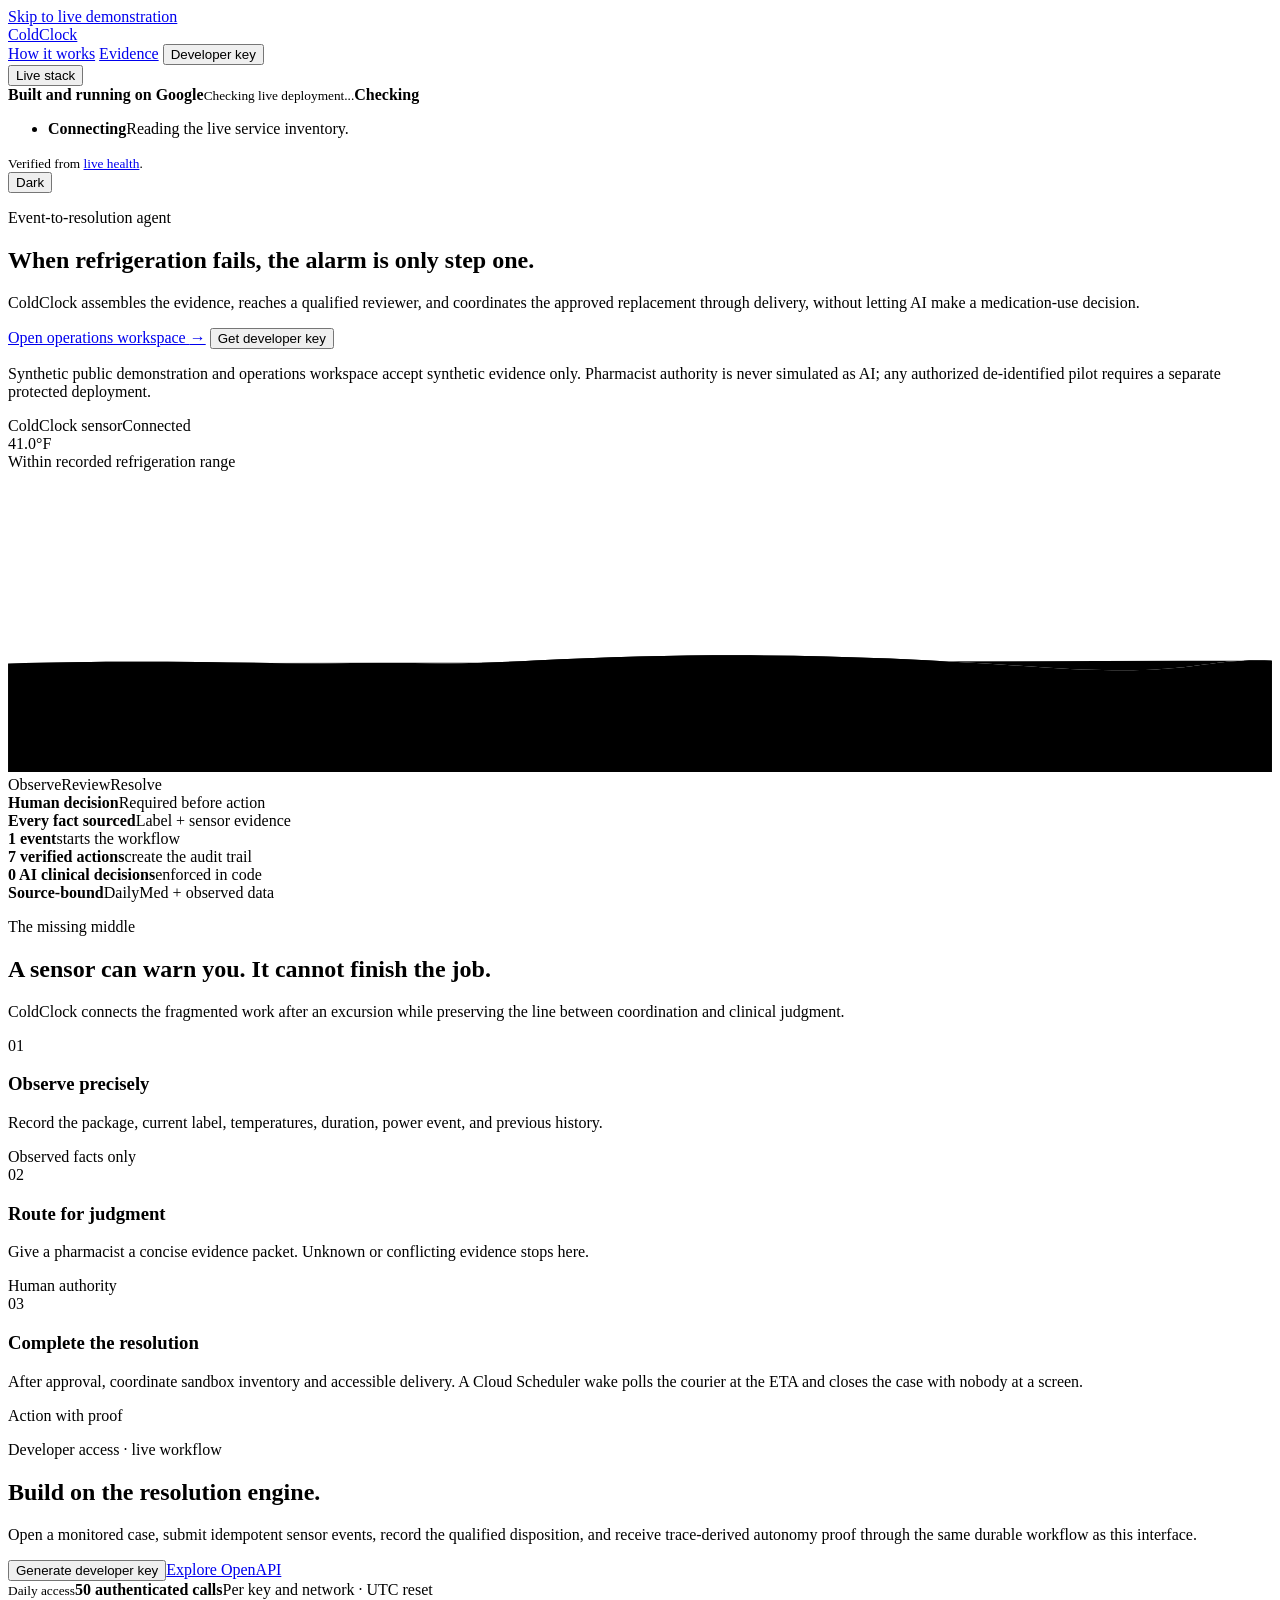
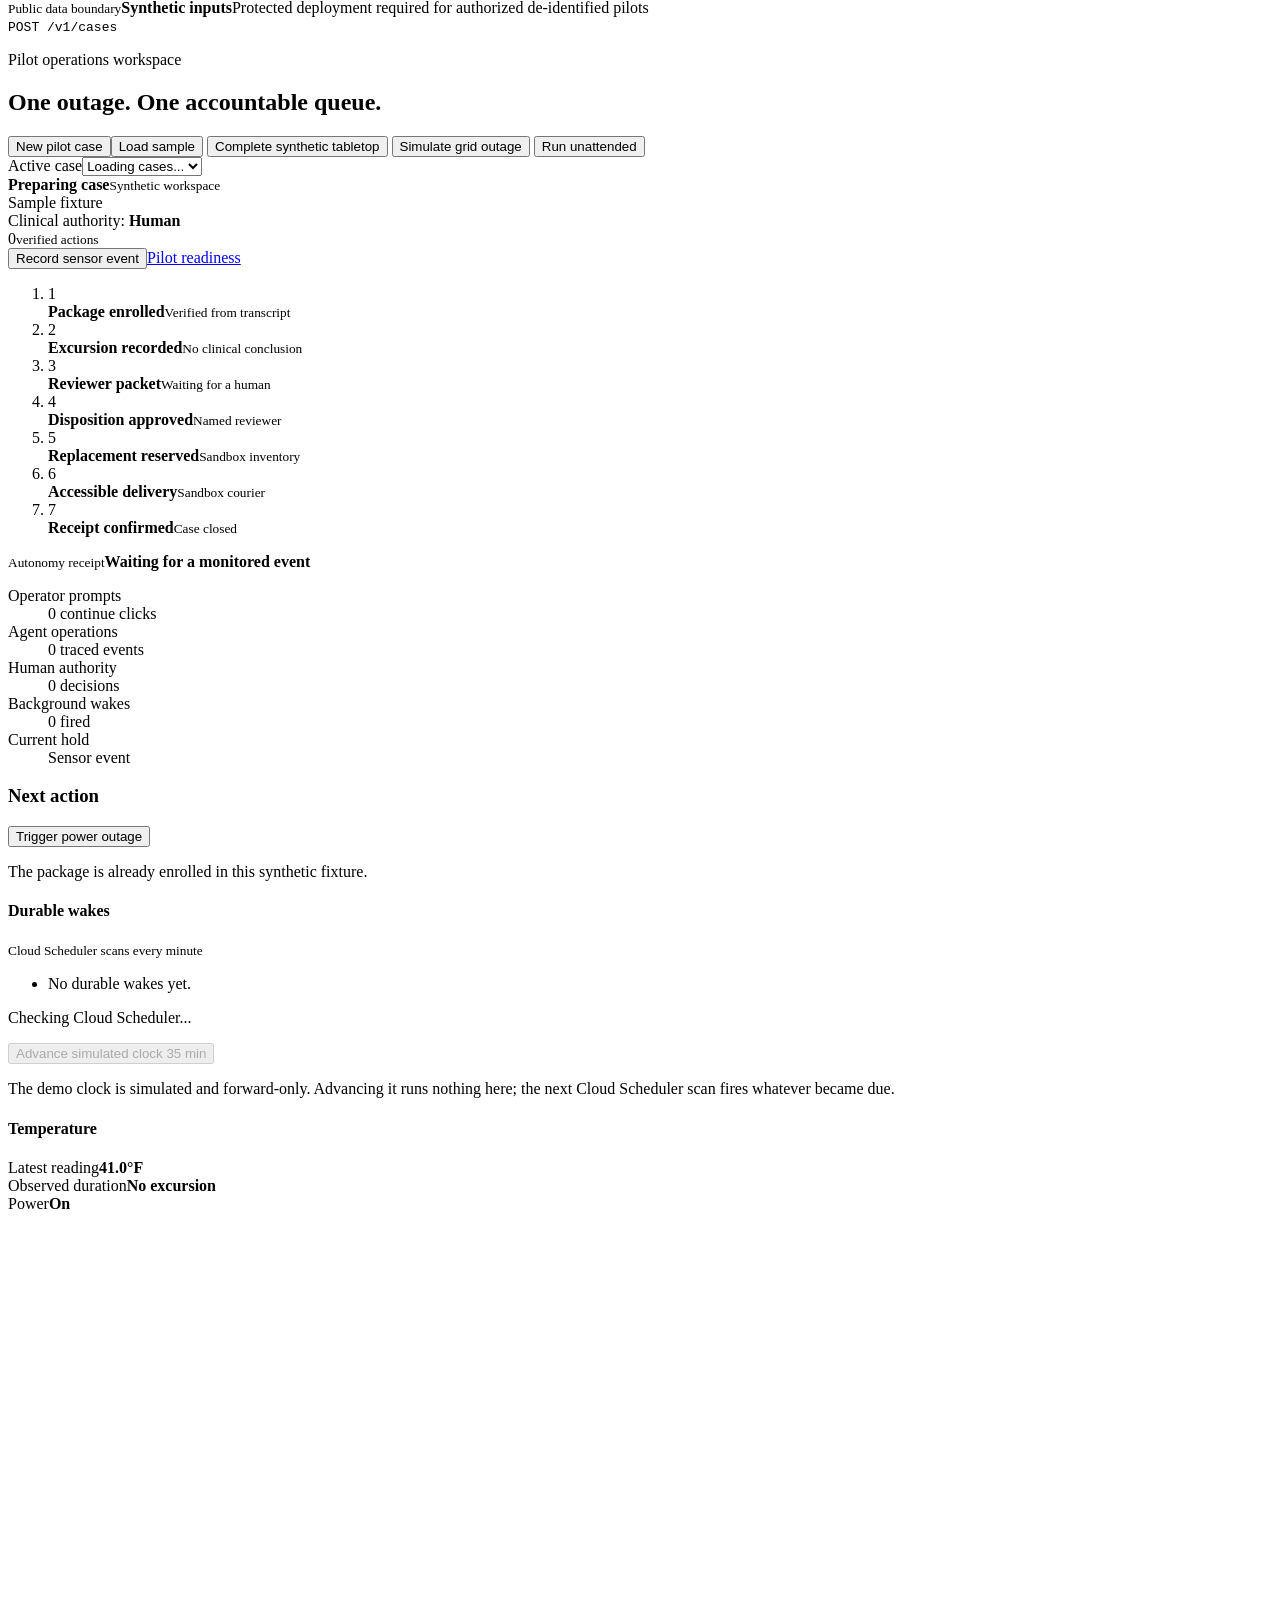
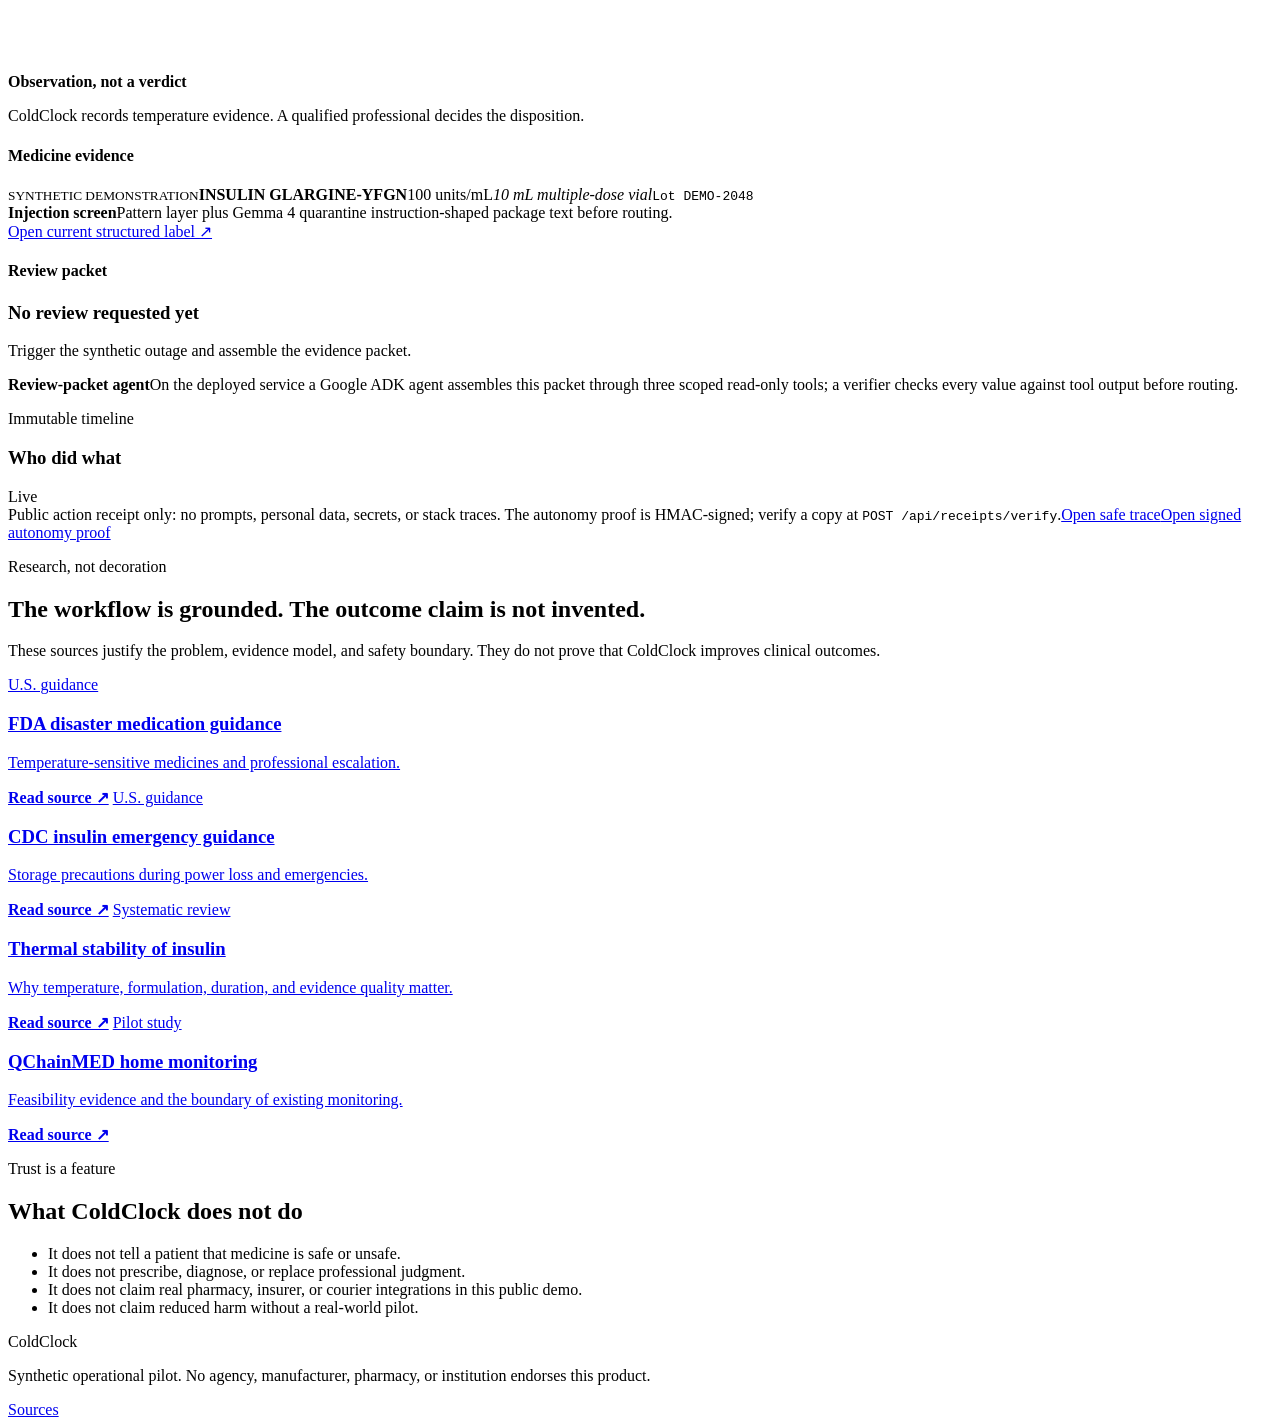
==== app/web/index.html @ fd351ff4 "One-screen operations board - Workspace rebuilt as a single board: compact head, one merged toolbar," ====
<!doctype html>
<html lang="en" data-theme="light">
<head>
  <meta charset="utf-8">
  <meta name="viewport" content="width=device-width, initial-scale=1">
  <meta name="description" content="ColdClock carries a refrigerated medication excursion to pharmacist-reviewed resolution.">
  <title>ColdClock: From outage to reviewed resolution</title>
  <link rel="preconnect" href="https://fonts.googleapis.com">
  <link rel="preconnect" href="https://fonts.gstatic.com" crossorigin>
  <link href="https://fonts.googleapis.com/css2?family=DM+Mono:wght@400;500&family=Manrope:wght@400;500;600;700;800&display=swap" rel="stylesheet">
  <link rel="stylesheet" href="/static/styles.css">
  <link rel="stylesheet" href="/static/cloud-status.css">
  <link rel="stylesheet" href="/static/autonomy.css">
  <link rel="stylesheet" href="/static/board.css">
<link rel="stylesheet" href="/static/developer.css"></head>
<body>
  <a class="skip-link" href="#demo">Skip to live demonstration</a>
  <header class="site-header">
    <a class="brand" href="/" aria-label="ColdClock home">
      <span class="brand-mark" aria-hidden="true"><span></span></span>
      <span>ColdClock</span>
    </a>
    <nav aria-label="Main navigation">
      <a href="#how">How it works</a>
      <a href="#evidence">Evidence</a>
      <button class="nav-developer" type="button" data-dev-open>Developer key</button>
<div class="cloud-status" data-cloud-status><button class="cloud-status-trigger" id="cloud-status-trigger" type="button" data-state="checking" aria-expanded="false" aria-controls="cloud-status-panel"><span class="cloud-status-dot" aria-hidden="true"></span><span class="cloud-status-copy">Live stack</span></button><div class="cloud-status-panel" id="cloud-status-panel" role="region" aria-label="Google services used by ColdClock" aria-hidden="true"><div class="cloud-status-head"><span><strong>Built and running on Google</strong><small data-cloud-summary>Checking live deployment...</small></span><b class="cloud-status-live" data-cloud-badge>Checking</b></div><ul class="cloud-status-services"><li><b>Connecting</b><span>Reading the live service inventory.</span></li></ul><small class="cloud-status-note">Verified from <a href="/health" target="_blank" rel="noreferrer">live health</a>.</small></div></div>
      <button class="theme-toggle" id="theme-toggle" type="button" aria-pressed="true" aria-label="Switch to light theme">
        <span class="theme-icon" aria-hidden="true"></span><span class="theme-label">Dark</span>
      </button>
    </nav>
  </header>

  <main>
    <section class="hero shell" aria-labelledby="hero-title">
      <div class="hero-copy reveal">
        <p class="eyebrow"><span class="pulse-dot"></span> Event-to-resolution agent</p>
        <h1 id="hero-title">When refrigeration fails, <span>the alarm is only step one.</span></h1>
        <p class="hero-lede">ColdClock assembles the evidence, reaches a qualified reviewer, and coordinates the approved replacement through delivery, without letting AI make a medication-use decision.</p>
        <div class="hero-actions">
          <a class="button primary" href="#demo">Open operations workspace <span aria-hidden="true">→</span></a>
          <button class="button secondary" type="button" data-dev-open>Get developer key</button>
        </div>
        <p class="hero-note">Synthetic public demonstration and operations workspace accept synthetic evidence only. Pharmacist authority is never simulated as AI; any authorized de-identified pilot requires a separate protected deployment.</p>
      </div>
      <div class="hero-visual reveal" aria-label="ColdClock resolution preview">
        <div class="ambient-ring ring-one"></div>
        <div class="ambient-ring ring-two"></div>
        <div class="device-card">
          <div class="device-topline"><span>ColdClock sensor</span><span class="connected">Connected</span></div>
          <div class="temperature">41.0<span>°F</span></div>
          <div class="temperature-range">Within recorded refrigeration range</div>
          <svg class="mini-chart" viewBox="0 0 420 100" role="img" aria-label="Stable temperature preview">
            <path class="chart-grid" d="M0 25H420M0 50H420M0 75H420"/>
            <path class="chart-area" d="M0 64 C70 62 115 66 175 63 S285 61 340 65 S395 62 420 63 V100 H0Z"/>
            <path class="chart-line" d="M0 64 C70 62 115 66 175 63 S285 61 340 65 S395 62 420 63"/>
          </svg>
          <div class="preview-flow">
            <span class="flow-node done">Observe</span><i></i><span class="flow-node">Review</span><i></i><span class="flow-node">Resolve</span>
          </div>
        </div>
        <div class="floating-proof proof-human"><b>Human decision</b><span>Required before action</span></div>
        <div class="floating-proof proof-source"><b>Every fact sourced</b><span>Label + sensor evidence</span></div>
      </div>
    </section>

    <section class="signal-strip" aria-label="Product boundaries and proof">
      <div class="shell signal-grid">
        <div><strong>1 event</strong><span>starts the workflow</span></div>
        <div><strong>7 verified actions</strong><span>create the audit trail</span></div>
        <div><strong>0 AI clinical decisions</strong><span>enforced in code</span></div>
        <div><strong>Source-bound</strong><span>DailyMed + observed data</span></div>
      </div>
    </section>

    <section class="section shell" id="how" aria-labelledby="how-title">
      <div class="section-heading">
        <p class="eyebrow">The missing middle</p>
        <h2 id="how-title">A sensor can warn you. It cannot finish the job.</h2>
        <p>ColdClock connects the fragmented work after an excursion while preserving the line between coordination and clinical judgment.</p>
      </div>
      <div class="steps-grid">
        <article class="step-card"><span class="step-number">01</span><div class="step-icon sensor-icon" aria-hidden="true"></div><h3>Observe precisely</h3><p>Record the package, current label, temperatures, duration, power event, and previous history.</p><span class="step-proof">Observed facts only</span></article>
        <article class="step-card"><span class="step-number">02</span><div class="step-icon review-icon" aria-hidden="true"></div><h3>Route for judgment</h3><p>Give a pharmacist a concise evidence packet. Unknown or conflicting evidence stops here.</p><span class="step-proof">Human authority</span></article>
        <article class="step-card"><span class="step-number">03</span><div class="step-icon route-icon" aria-hidden="true"></div><h3>Complete the resolution</h3><p>After approval, coordinate sandbox inventory and accessible delivery. A Cloud Scheduler wake polls the courier at the ETA and closes the case with nobody at a screen.</p><span class="step-proof">Action with proof</span></article>
      </div>
    </section>

    <section class="developer-landing shell" id="developer-api" aria-labelledby="developer-api-title">
      <div class="developer-landing-copy">
        <p class="developer-kicker">Developer access · live workflow</p>
        <h2 id="developer-api-title">Build on the resolution engine.</h2>
        <p>Open a monitored case, submit idempotent sensor events, record the qualified disposition, and receive trace-derived autonomy proof through the same durable workflow as this interface.</p>
        <div class="developer-landing-actions"><button type="button" data-dev-open>Generate developer key</button><a href="/docs" target="_blank" rel="noreferrer">Explore OpenAPI</a></div>
      </div>
      <div class="developer-contract" aria-label="Developer API contract summary">
        <div><small>Daily access</small><b>50 authenticated calls</b><span>Per key and network · UTC reset</span></div>
        <div><small>Public data boundary</small><b>Synthetic inputs</b><span>Protected deployment required for authorized de-identified pilots</span></div>
        <code><span>POST</span> /v1/cases</code>
      </div>
    </section>
    <section class="demo-section" id="demo" aria-labelledby="demo-title">
      <div class="shell board-head">
        <div><p class="eyebrow">Pilot operations workspace</p><h2 id="demo-title">One outage. One accountable queue.</h2></div>
        <div class="demo-controls">
          <button id="new-case" class="button secondary compact" type="button">New pilot case</button><button id="reset-demo" class="button secondary compact" type="button">Load sample</button>
          <button id="auto-demo" class="button secondary compact" type="button">Complete synthetic tabletop</button>
          <button id="outage-fanout" class="button secondary compact" type="button">Simulate grid outage</button>
          <button id="unattended-demo" class="button primary compact" type="button">Run unattended</button>
        </div>
      </div>

      <dialog id="intake-dialog" class="pilot-dialog" aria-labelledby="intake-title">
        <form id="intake-form">
          <header><div><p class="eyebrow">Synthetic pilot intake</p><h3 id="intake-title">Enroll monitored medicine</h3></div><button class="dialog-close" type="button" data-close="intake-dialog" aria-label="Close">x</button></header>
          <p class="dialog-boundary">This public workspace accepts synthetic data only. A label excerpt and configured range are evidence inputs, not a medication-use decision.</p>
          <div class="form-grid">
            <label><span>Case reference</span><input name="case_reference" value="Pilot case A-104" required minlength="3"></label>
            <label><span>Contact preference</span><select name="contact_preference"><option>text</option><option>voice</option><option>email</option><option>portal</option></select></label>
            <label><span>Medication name</span><input name="display_name" value="Example biologic" required></label>
            <label><span>Strength</span><input name="strength" value="100 mg/mL" required></label>
            <label><span>Form / container</span><input name="form" value="prefilled pen" required></label>
            <label><span>Lot</span><input name="lot" value="LOT-42" required></label>
            <label><span>Opened on</span><input name="opened_on" type="date" value="2026-08-15"></label>
            <label><span>Sensor source</span><input name="sensor_source" value="Pilot webhook sensor" required></label>
            <label><span>Configured minimum (F)</span><input name="range_min" type="number" step="0.1" value="36" required></label>
            <label><span>Configured maximum (F)</span><input name="range_max" type="number" step="0.1" value="46" required></label>
            <label><span>Baseline reading (F)</span><input name="baseline" type="number" step="0.1" value="41" required></label>
            <label><span>Jurisdiction</span><input name="jurisdiction" value="United States" required></label>
            <label class="form-wide"><span>Package transcription (entered values must appear exactly)</span><textarea name="package_transcription" rows="4" required>Example biologic
100 mg/mL
prefilled pen
LOT-42</textarea></label>
            <label class="form-wide"><span>Authoritative label source</span><input name="label_source_title" value="Authorized package insert" required></label>
            <label class="form-wide"><span>Label URL</span><input name="label_source_url" type="url" value="https://dailymed.nlm.nih.gov/" required></label>
            <label class="form-wide"><span>Exact storage excerpt</span><textarea name="quoted_storage_text" rows="3" required>Store between 36 and 46 degrees Fahrenheit.</textarea></label>
            <label class="form-wide"><span>Mobility or access note (optional)</span><input name="mobility_note" value="Accessible delivery requested"></label>
          </div>
          <footer><button class="button secondary" type="button" data-close="intake-dialog">Cancel</button><button class="button primary" type="submit">Create monitored case</button></footer>
        </form>
      </dialog>
      <dialog id="sensor-dialog" class="pilot-dialog" aria-labelledby="sensor-title">
        <form id="sensor-form">
          <header><div><p class="eyebrow">Idempotent device gateway</p><h3 id="sensor-title">Record a sensor event</h3></div><button class="dialog-close" type="button" data-close="sensor-dialog" aria-label="Close">x</button></header>
          <p class="dialog-boundary">The event ID prevents duplicate processing. ColdClock calculates observed facts and routes exceptions; it makes no medication disposition.</p>
          <div class="form-grid">
            <label><span>Device event ID</span><input name="event_id" value="device-evt-9001" required></label>
            <label><span>Power state</span><select name="power"><option value="off">off</option><option value="on">on</option><option value="unknown">unknown</option></select></label>
            <label><span>Started at (UTC)</span><input name="started_at" type="datetime-local" value="2026-08-16T10:00" required></label>
            <label><span>Ended at (UTC)</span><input name="ended_at" type="datetime-local" value="2026-08-16T11:30" required></label>
            <label><span>Minimum (F)</span><input name="minimum" type="number" step="0.1" value="47" required></label>
            <label><span>Maximum (F)</span><input name="maximum" type="number" step="0.1" value="73" required></label>
            <label><span>Latest (F)</span><input name="latest" type="number" step="0.1" value="68" required></label>
          </div>
          <footer><button class="button secondary" type="button" data-close="sensor-dialog">Cancel</button><button class="button primary" type="submit">Ingest event</button></footer>
        </form>
      </dialog>
      <dialog id="review-dialog" class="pilot-dialog" aria-labelledby="review-title">
        <form id="review-form">
          <header><div><p class="eyebrow">Human authority gate</p><h3 id="review-title">Record reviewed disposition</h3></div><button class="dialog-close" type="button" data-close="review-dialog" aria-label="Close">x</button></header>
          <p class="dialog-boundary">ColdClock does not recommend this selection. A qualified reviewer must examine the evidence and enter their own rationale.</p>
          <div class="form-grid">
            <label><span>Disposition</span><select name="disposition"><option value="replace">Replace</option><option value="manufacturer_review">Manufacturer review</option><option value="continue_labeled">Continue per reviewed label</option><option value="shorten_window">Shorten reviewed window</option><option value="clinical_monitoring">Clinical monitoring</option></select></label>
            <label><span>Reviewer name and credential</span><input name="reviewer_name" placeholder="Name, credential" required minlength="3"></label>
            <label class="form-wide"><span>Independent rationale</span><textarea name="rationale" rows="4" required minlength="8" placeholder="Enter the qualified reviewer's rationale."></textarea></label>
          </div>
          <footer><button class="button secondary" type="button" data-close="review-dialog">Cancel</button><button class="button primary" type="submit">Record human decision</button></footer>
        </form>
      </dialog>

      <div class="board shell" id="console" aria-busy="false">
        <div class="board-toolbar" aria-label="Case queue and status">
          <label class="board-case"><span>Active case</span><select id="case-select" aria-label="Choose active ColdClock case"><option>Loading cases...</option></select></label>
          <div class="case-identity"><span class="status-orb" id="status-orb"></span><div><b id="status-title">Preparing case</b><small id="case-id">Synthetic workspace</small></div></div>
          <span class="origin-chip" id="case-origin">Sample fixture</span>
          <div class="boundary-chip">Clinical authority: <strong>Human</strong></div>
          <div class="run-counter"><span id="progress-count">0</span><small>verified actions</small></div>
          <div class="board-toolbar-actions"><button id="record-sensor" class="button secondary compact" type="button">Record sensor event</button><a href="/api/pilot/readiness" target="_blank" rel="noreferrer">Pilot readiness</a></div>
        </div>

        <ol class="journey stepper" id="journey" aria-label="Resolution path">
          <li data-state="monitoring"><span>1</span><div><b>Package enrolled</b><small>Verified from transcript</small></div></li>
          <li data-state="excursion_detected"><span>2</span><div><b>Excursion recorded</b><small>No clinical conclusion</small></div></li>
          <li data-state="awaiting_professional_review"><span>3</span><div><b>Reviewer packet</b><small>Waiting for a human</small></div></li>
          <li data-state="replacement_approved"><span>4</span><div><b>Disposition approved</b><small>Named reviewer</small></div></li>
          <li data-state="fulfillment_prepared"><span>5</span><div><b>Replacement reserved</b><small>Sandbox inventory</small></div></li>
          <li data-state="delivery_dispatched"><span>6</span><div><b>Accessible delivery</b><small>Sandbox courier</small></div></li>
          <li data-state="resolved"><span>7</span><div><b>Receipt confirmed</b><small>Case closed</small></div></li>
        </ol>

        <section class="autonomy-rail" id="autonomy-receipt" data-complete="false" aria-live="polite" aria-label="ColdClock autonomy receipt">
          <div class="autonomy-identity"><span class="autonomy-beacon" aria-hidden="true"></span><p><small>Autonomy receipt</small><b id="autonomy-title">Waiting for a monitored event</b></p></div>
          <dl><div><dt>Operator prompts</dt><dd id="autonomy-trigger">0 continue clicks</dd></div><div><dt>Agent operations</dt><dd id="autonomy-actions">0 traced events</dd></div><div><dt>Human authority</dt><dd id="autonomy-human">0 decisions</dd></div><div><dt>Background wakes</dt><dd id="autonomy-background">0 fired</dd></div><div><dt>Current hold</dt><dd id="autonomy-wait">Sensor event</dd></div></dl>
        </section>

        <div class="board-grid">
          <aside class="board-act" aria-label="Workflow controls">
            <h3>Next action</h3>
            <button id="next-action" class="button primary full" type="button">Trigger power outage</button>
            <p class="control-note" id="control-note">The package is already enrolled in this synthetic fixture.</p>
            <div class="wake-panel" aria-labelledby="wake-title">
              <div class="wake-heading"><h4 id="wake-title">Durable wakes</h4><small id="simulated-now">Cloud Scheduler scans every minute</small></div>
              <ul class="wake-list" id="wake-list" aria-live="polite"><li class="wake-empty">No durable wakes yet.</li></ul>
              <p class="worker-status" id="worker-status" data-state="unknown" aria-live="polite">Checking Cloud Scheduler...</p>
              <button id="advance-clock" class="button secondary compact full" type="button" disabled>Advance simulated clock 35 min</button>
              <p class="control-note">The demo clock is simulated and forward-only. Advancing it runs nothing here; the next Cloud Scheduler scan fires whatever became due.</p>
            </div>
          </aside>

          <section class="board-evidence" aria-label="Case evidence">
            <div class="evidence-cell" id="tab-temperature">
              <h4>Temperature</h4>
              <div class="metric-row">
                <div><span>Latest reading</span><strong id="latest-temperature">41.0&deg;F</strong></div>
                <div><span>Observed duration</span><strong id="observed-duration">No excursion</strong></div>
                <div><span>Power</span><strong id="power-state">On</strong></div>
              </div>
              <div class="chart-wrap">
                <svg id="temperature-chart" viewBox="0 0 720 260" role="img" aria-label="Observed refrigerator temperatures over time"></svg>
              </div>
              <div class="evidence-callout" id="evidence-callout"><span class="shield" aria-hidden="true"></span><div><b>Observation, not a verdict</b><p>ColdClock records temperature evidence. A qualified professional decides the disposition.</p></div></div>
            </div>
            <div class="evidence-cell" id="tab-medicine">
              <h4>Medicine evidence</h4>
              <div class="package-preview"><div class="package-label"><small id="package-provenance">SYNTHETIC DEMONSTRATION</small><b id="package-name">INSULIN GLARGINE-YFGN</b><span id="package-strength">100 units/mL</span><i id="package-form">10 mL multiple-dose vial</i><code id="package-lot">Lot DEMO-2048</code></div></div>
              <div class="verified-fields" id="verified-fields"></div>
              <div class="injection-screen" id="injection-screen"><b>Injection screen</b><span>Pattern layer plus Gemma 4 quarantine instruction-shaped package text before routing.</span></div>
              <a class="source-link" id="label-source" href="#" target="_blank" rel="noreferrer">Open current structured label <span aria-hidden="true">&#8599;</span></a>
            </div>
            <div class="evidence-cell review" id="tab-review">
              <h4>Review packet</h4>
              <div id="review-card" class="empty-review"><span class="review-lock" aria-hidden="true"></span><h3>No review requested yet</h3><p>Trigger the synthetic outage and assemble the evidence packet.</p></div>
              <div class="injection-screen" id="packet-agent"><b>Review-packet agent</b><span>On the deployed service a Google ADK agent assembles this packet through three scoped read-only tools; a verifier checks every value against tool output before routing.</span></div>
            </div>
          </section>

          <aside class="board-timeline activity-panel" aria-label="Agent activity">
            <div class="activity-heading"><div><p class="eyebrow">Immutable timeline</p><h3>Who did what</h3></div><span class="live-label">Live</span></div>
            <div class="timeline" id="timeline" aria-live="polite"></div>
            <div class="audit-footer"><span>Public action receipt only: no prompts, personal data, secrets, or stack traces. The autonomy proof is HMAC-signed; verify a copy at <code>POST /api/receipts/verify</code>.</span><a id="public-trace-link" href="/api/proof" target="_blank" rel="noreferrer">Open safe trace</a><a id="autonomy-proof-link" href="/api/proof" target="_blank" rel="noreferrer">Open signed autonomy proof</a></div>
          </aside>
        </div>
      </div>
    </section>

    <section class="section shell evidence-section" id="evidence" aria-labelledby="evidence-title">
      <div class="section-heading"><p class="eyebrow">Research, not decoration</p><h2 id="evidence-title">The workflow is grounded. The outcome claim is not invented.</h2><p>These sources justify the problem, evidence model, and safety boundary. They do not prove that ColdClock improves clinical outcomes.</p></div>
      <div class="source-grid">
        <a href="https://www.fda.gov/drugs/emergency-preparedness-drugs/safe-drug-use-after-natural-disaster" target="_blank" rel="noreferrer"><span>U.S. guidance</span><h3>FDA disaster medication guidance</h3><p>Temperature-sensitive medicines and professional escalation.</p><b>Read source ↗</b></a>
        <a href="https://www.cdc.gov/diabetes/articles/managing-insulin-in-emergency.html" target="_blank" rel="noreferrer"><span>U.S. guidance</span><h3>CDC insulin emergency guidance</h3><p>Storage precautions during power loss and emergencies.</p><b>Read source ↗</b></a>
        <a href="https://pubmed.ncbi.nlm.nih.gov/37930742/" target="_blank" rel="noreferrer"><span>Systematic review</span><h3>Thermal stability of insulin</h3><p>Why temperature, formulation, duration, and evidence quality matter.</p><b>Read source ↗</b></a>
        <a href="https://pmc.ncbi.nlm.nih.gov/articles/PMC13039186/" target="_blank" rel="noreferrer"><span>Pilot study</span><h3>QChainMED home monitoring</h3><p>Feasibility evidence and the boundary of existing monitoring.</p><b>Read source ↗</b></a>
      </div>
    </section>

    <section class="limits-section">
      <div class="shell limits-grid"><div><p class="eyebrow">Trust is a feature</p><h2>What ColdClock does not do</h2></div><ul><li>It does not tell a patient that medicine is safe or unsafe.</li><li>It does not prescribe, diagnose, or replace professional judgment.</li><li>It does not claim real pharmacy, insurer, or courier integrations in this public demo.</li><li>It does not claim reduced harm without a real-world pilot.</li></ul></div>
    </section>
  </main>

  <footer class="site-footer"><div class="shell footer-grid"><div class="brand"><span class="brand-mark" aria-hidden="true"><span></span></span><span>ColdClock</span></div><p>Synthetic operational pilot. No agency, manufacturer, pharmacy, or institution endorses this product.</p><div><a href="#evidence">Sources</a></div></div></footer>

  <div class="toast" id="toast" role="status" aria-live="polite"></div>
  <script src="/static/cloud-status.js" defer></script><script src="/static/app.js" defer></script>
<div class="developer-access" data-developer-api data-product="cold-clock" data-endpoint="/v1/cases"><dialog class="developer-dialog"><section class="developer-card"><header class="developer-head"><div><small>Use the working service</small><h2>Connect in two minutes.</h2><p>Create a free key and call the same durable agent workflow running behind this interface.</p></div><div class="developer-head-actions"><a class="developer-docs" href="/docs" target="_blank" rel="noreferrer">API docs <span aria-hidden="true">&#8599;</span></a><button class="developer-close" type="button" data-dev-close aria-label="Close">&times;</button></div></header><div class="developer-facts"><div><small>Auth</small><b>X-API-Key</b></div><div><small>Daily quota</small><b>50 calls / key + network</b></div><div><small>Persistence</small><b>Firestore transactions</b></div></div><form class="developer-form"><label><span>Key label</span><input type="text" name="label" value="Hackathon evaluator" minlength="2" maxlength="80" required></label><button type="submit">Generate free key</button><label class="developer-consent"><input type="checkbox" required><span>I will use only synthetic data, or authorized de-identified data in a protected deployment and understand the key is displayed once.</span></label></form><p class="developer-error" data-dev-error role="alert"></p><div class="developer-key" data-dev-key hidden><small>Copy now · stored only in this browser tab</small><code data-dev-key-value></code><div class="developer-curl"><pre data-dev-curl></pre><button class="developer-copy" type="button" data-dev-copy>Copy curl</button></div><div class="developer-runbar"><button class="developer-run" type="button" data-dev-run>Run live API test</button><span>Uses 1 authenticated call</span></div><section class="developer-output" data-dev-output hidden aria-live="polite"><header><div><small>Live API response</small><b data-dev-output-status>Waiting</b></div><span data-dev-output-quota></span></header><pre data-dev-output-body></pre></section></div><p class="developer-note">The public UI stays keyless for evaluation. The stable <code>/v1</code> integration API is protected and quota-limited. Explore the complete contract in <a href="/docs" target="_blank" rel="noreferrer">OpenAPI docs</a>; review limits at <a href="/api/developer" target="_blank" rel="noreferrer">developer metadata</a>.</p></section></dialog></div><script src="/static/developer.js" defer></script></body>
</html>
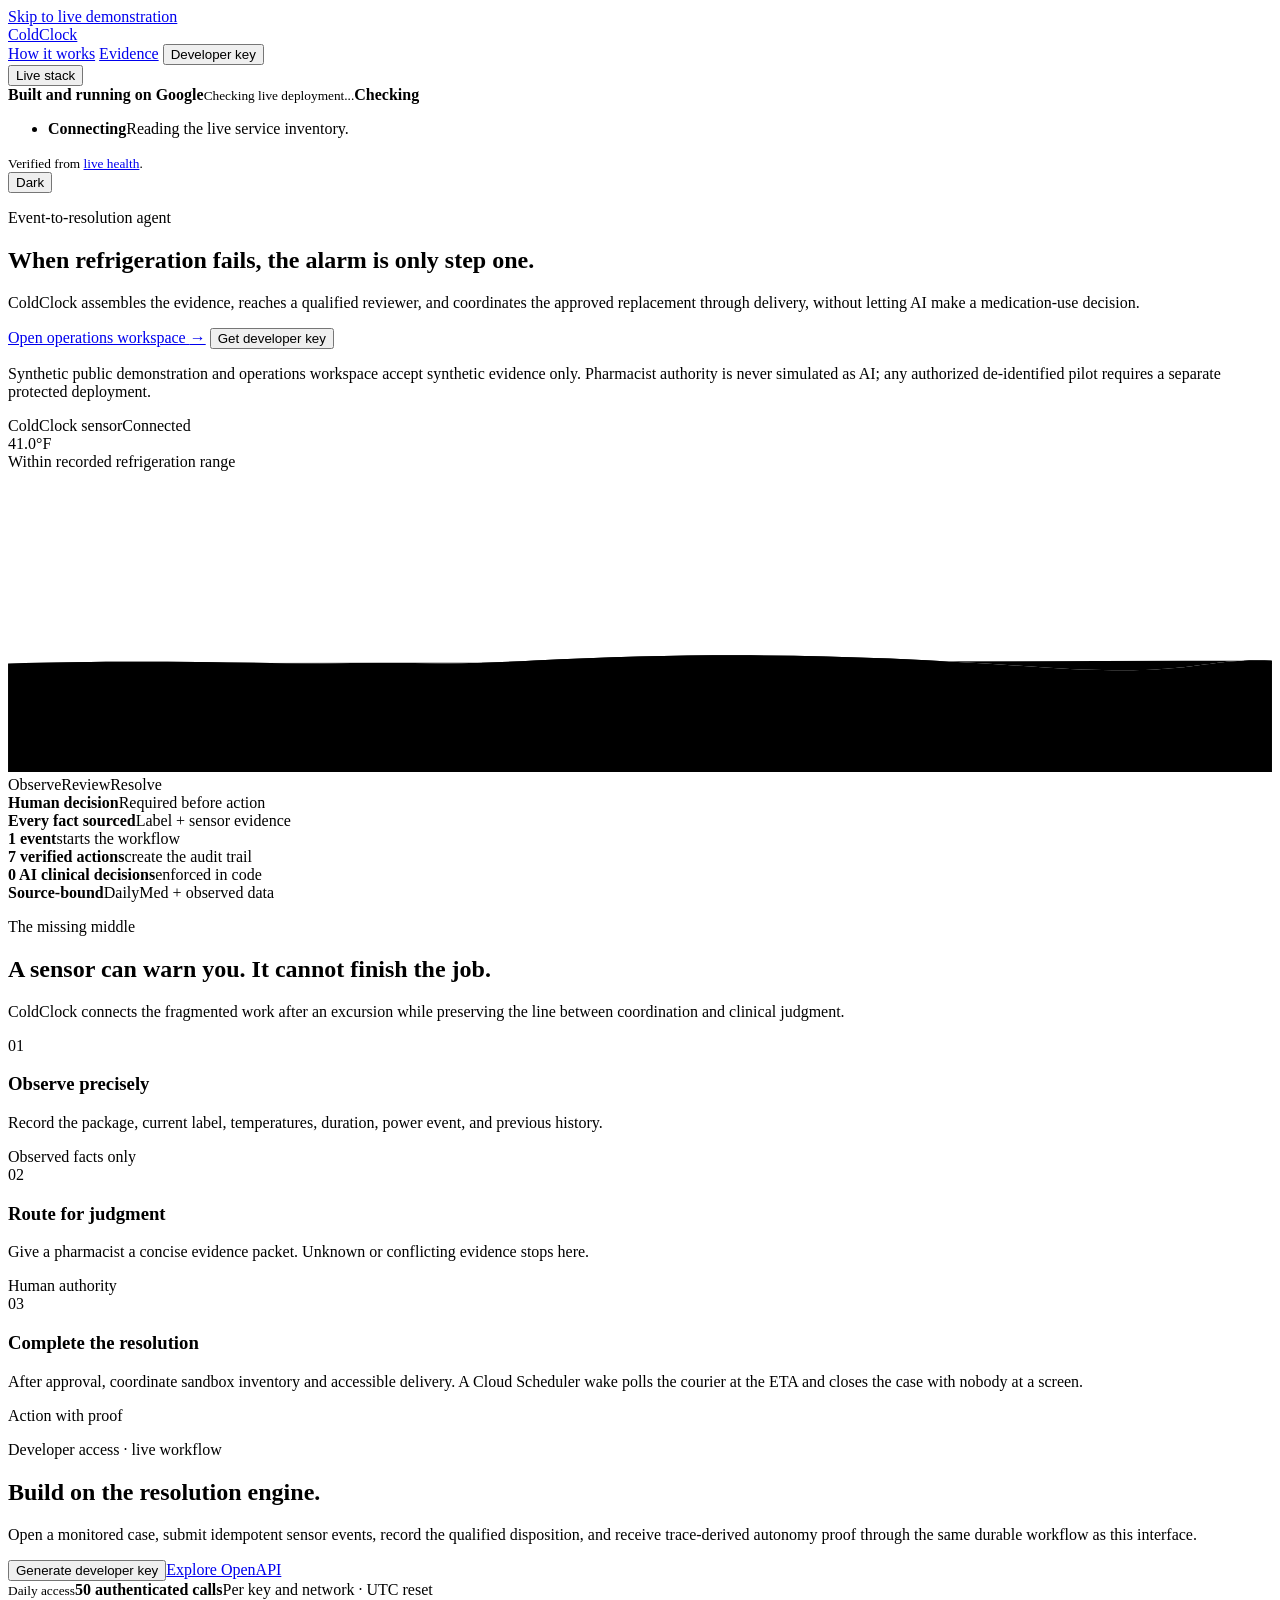
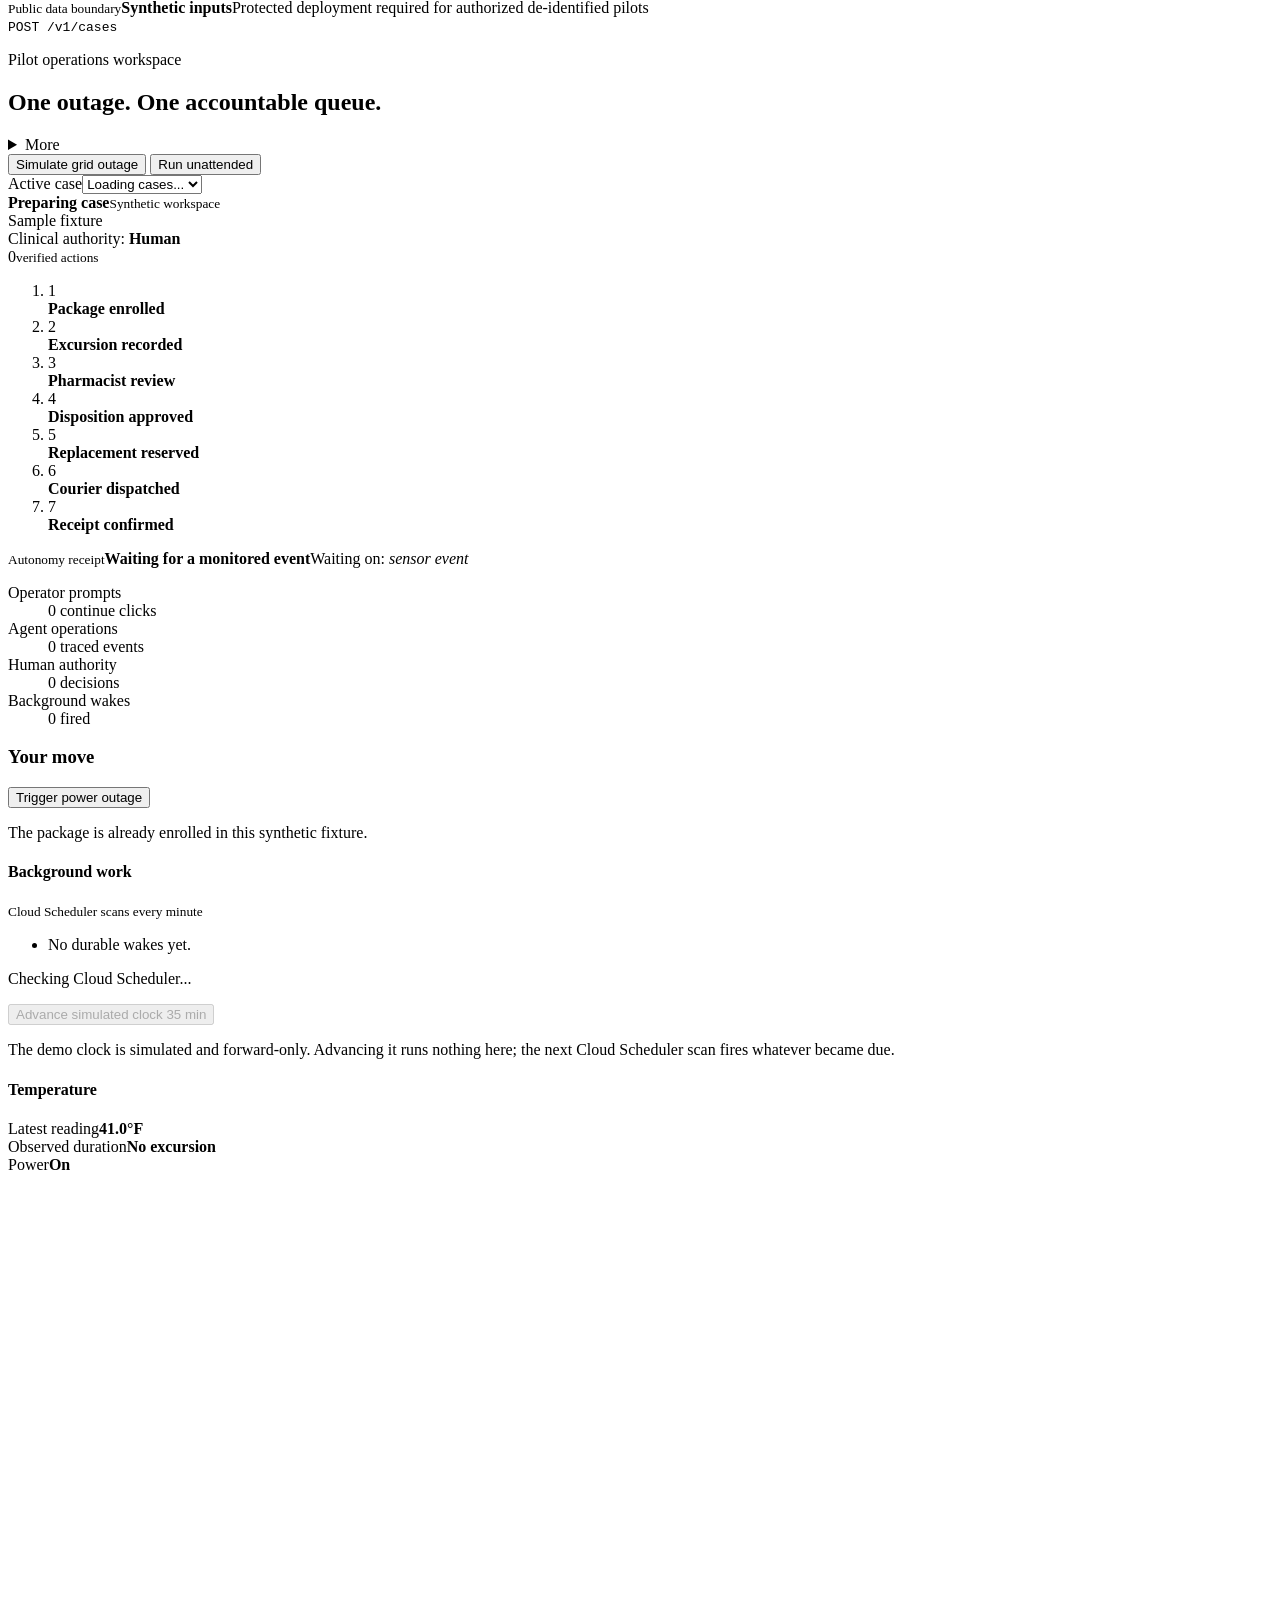
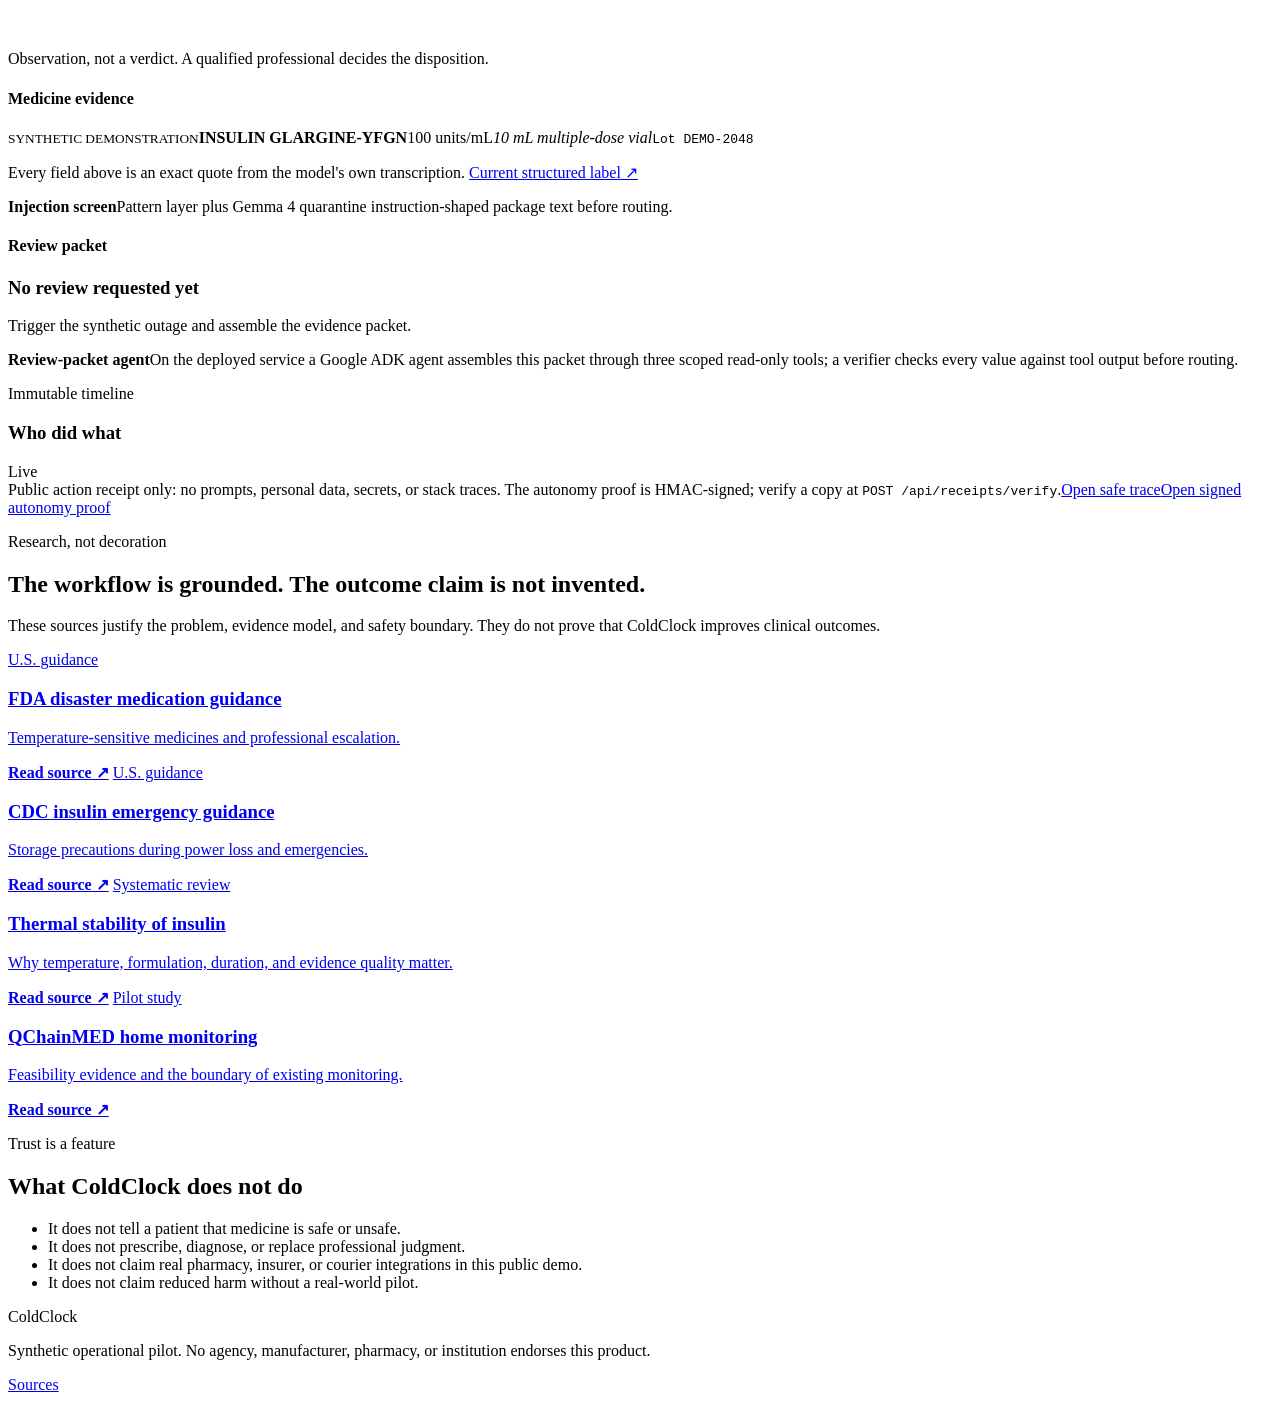
==== commit 14ded4df: "Calmer board: one primary action, fewer boxes, quieter captions - Actions: Run unattended (primary)," ====
--- a/app/web/index.html
+++ b/app/web/index.html
@@ -103,8 +103,16 @@
       <div class="shell board-head">
         <div><p class="eyebrow">Pilot operations workspace</p><h2 id="demo-title">One outage. One accountable queue.</h2></div>
         <div class="demo-controls">
-          <button id="new-case" class="button secondary compact" type="button">New pilot case</button><button id="reset-demo" class="button secondary compact" type="button">Load sample</button>
-          <button id="auto-demo" class="button secondary compact" type="button">Complete synthetic tabletop</button>
+          <details class="more-menu">
+            <summary class="button secondary compact" aria-label="More actions">More</summary>
+            <div class="more-menu-list" role="group" aria-label="More actions">
+              <button id="reset-demo" type="button">Load sample case</button>
+              <button id="new-case" type="button">New pilot case</button>
+              <button id="record-sensor" type="button">Record sensor event</button>
+              <button id="auto-demo" type="button">Complete synthetic tabletop</button>
+              <a href="/api/pilot/readiness" target="_blank" rel="noreferrer">Pilot readiness</a>
+            </div>
+          </details>
           <button id="outage-fanout" class="button secondary compact" type="button">Simulate grid outage</button>
           <button id="unattended-demo" class="button primary compact" type="button">Run unattended</button>
         </div>
@@ -175,31 +183,30 @@
           <span class="origin-chip" id="case-origin">Sample fixture</span>
           <div class="boundary-chip">Clinical authority: <strong>Human</strong></div>
           <div class="run-counter"><span id="progress-count">0</span><small>verified actions</small></div>
-          <div class="board-toolbar-actions"><button id="record-sensor" class="button secondary compact" type="button">Record sensor event</button><a href="/api/pilot/readiness" target="_blank" rel="noreferrer">Pilot readiness</a></div>
         </div>
 
         <ol class="journey stepper" id="journey" aria-label="Resolution path">
-          <li data-state="monitoring"><span>1</span><div><b>Package enrolled</b><small>Verified from transcript</small></div></li>
-          <li data-state="excursion_detected"><span>2</span><div><b>Excursion recorded</b><small>No clinical conclusion</small></div></li>
-          <li data-state="awaiting_professional_review"><span>3</span><div><b>Reviewer packet</b><small>Waiting for a human</small></div></li>
-          <li data-state="replacement_approved"><span>4</span><div><b>Disposition approved</b><small>Named reviewer</small></div></li>
-          <li data-state="fulfillment_prepared"><span>5</span><div><b>Replacement reserved</b><small>Sandbox inventory</small></div></li>
-          <li data-state="delivery_dispatched"><span>6</span><div><b>Accessible delivery</b><small>Sandbox courier</small></div></li>
-          <li data-state="resolved"><span>7</span><div><b>Receipt confirmed</b><small>Case closed</small></div></li>
+          <li data-state="monitoring"><span>1</span><div><b>Package enrolled</b></div></li>
+          <li data-state="excursion_detected"><span>2</span><div><b>Excursion recorded</b></div></li>
+          <li data-state="awaiting_professional_review"><span>3</span><div><b>Pharmacist review</b></div></li>
+          <li data-state="replacement_approved"><span>4</span><div><b>Disposition approved</b></div></li>
+          <li data-state="fulfillment_prepared"><span>5</span><div><b>Replacement reserved</b></div></li>
+          <li data-state="delivery_dispatched"><span>6</span><div><b>Courier dispatched</b></div></li>
+          <li data-state="resolved"><span>7</span><div><b>Receipt confirmed</b></div></li>
         </ol>
 
         <section class="autonomy-rail" id="autonomy-receipt" data-complete="false" aria-live="polite" aria-label="ColdClock autonomy receipt">
-          <div class="autonomy-identity"><span class="autonomy-beacon" aria-hidden="true"></span><p><small>Autonomy receipt</small><b id="autonomy-title">Waiting for a monitored event</b></p></div>
-          <dl><div><dt>Operator prompts</dt><dd id="autonomy-trigger">0 continue clicks</dd></div><div><dt>Agent operations</dt><dd id="autonomy-actions">0 traced events</dd></div><div><dt>Human authority</dt><dd id="autonomy-human">0 decisions</dd></div><div><dt>Background wakes</dt><dd id="autonomy-background">0 fired</dd></div><div><dt>Current hold</dt><dd id="autonomy-wait">Sensor event</dd></div></dl>
+          <div class="autonomy-identity"><span class="autonomy-beacon" aria-hidden="true"></span><p><small>Autonomy receipt</small><b id="autonomy-title">Waiting for a monitored event</b><span class="autonomy-wait">Waiting on: <em id="autonomy-wait">sensor event</em></span></p></div>
+          <dl><div><dt>Operator prompts</dt><dd id="autonomy-trigger">0 continue clicks</dd></div><div><dt>Agent operations</dt><dd id="autonomy-actions">0 traced events</dd></div><div><dt>Human authority</dt><dd id="autonomy-human">0 decisions</dd></div><div><dt>Background wakes</dt><dd id="autonomy-background">0 fired</dd></div></dl>
         </section>
 
         <div class="board-grid">
           <aside class="board-act" aria-label="Workflow controls">
-            <h3>Next action</h3>
+            <h3>Your move</h3>
             <button id="next-action" class="button primary full" type="button">Trigger power outage</button>
             <p class="control-note" id="control-note">The package is already enrolled in this synthetic fixture.</p>
             <div class="wake-panel" aria-labelledby="wake-title">
-              <div class="wake-heading"><h4 id="wake-title">Durable wakes</h4><small id="simulated-now">Cloud Scheduler scans every minute</small></div>
+              <div class="wake-heading"><h4 id="wake-title">Background work</h4><small id="simulated-now">Cloud Scheduler scans every minute</small></div>
               <ul class="wake-list" id="wake-list" aria-live="polite"><li class="wake-empty">No durable wakes yet.</li></ul>
               <p class="worker-status" id="worker-status" data-state="unknown" aria-live="polite">Checking Cloud Scheduler...</p>
               <button id="advance-clock" class="button secondary compact full" type="button" disabled>Advance simulated clock 35 min</button>
@@ -218,14 +225,14 @@
               <div class="chart-wrap">
                 <svg id="temperature-chart" viewBox="0 0 720 260" role="img" aria-label="Observed refrigerator temperatures over time"></svg>
               </div>
-              <div class="evidence-callout" id="evidence-callout"><span class="shield" aria-hidden="true"></span><div><b>Observation, not a verdict</b><p>ColdClock records temperature evidence. A qualified professional decides the disposition.</p></div></div>
+              <p class="cell-note" id="evidence-callout">Observation, not a verdict. A qualified professional decides the disposition.</p>
             </div>
             <div class="evidence-cell" id="tab-medicine">
               <h4>Medicine evidence</h4>
               <div class="package-preview"><div class="package-label"><small id="package-provenance">SYNTHETIC DEMONSTRATION</small><b id="package-name">INSULIN GLARGINE-YFGN</b><span id="package-strength">100 units/mL</span><i id="package-form">10 mL multiple-dose vial</i><code id="package-lot">Lot DEMO-2048</code></div></div>
               <div class="verified-fields" id="verified-fields"></div>
+              <p class="cell-note">Every field above is an exact quote from the model's own transcription. <a id="label-source" href="#" target="_blank" rel="noreferrer">Current structured label &#8599;</a></p>
               <div class="injection-screen" id="injection-screen"><b>Injection screen</b><span>Pattern layer plus Gemma 4 quarantine instruction-shaped package text before routing.</span></div>
-              <a class="source-link" id="label-source" href="#" target="_blank" rel="noreferrer">Open current structured label <span aria-hidden="true">&#8599;</span></a>
             </div>
             <div class="evidence-cell review" id="tab-review">
               <h4>Review packet</h4>
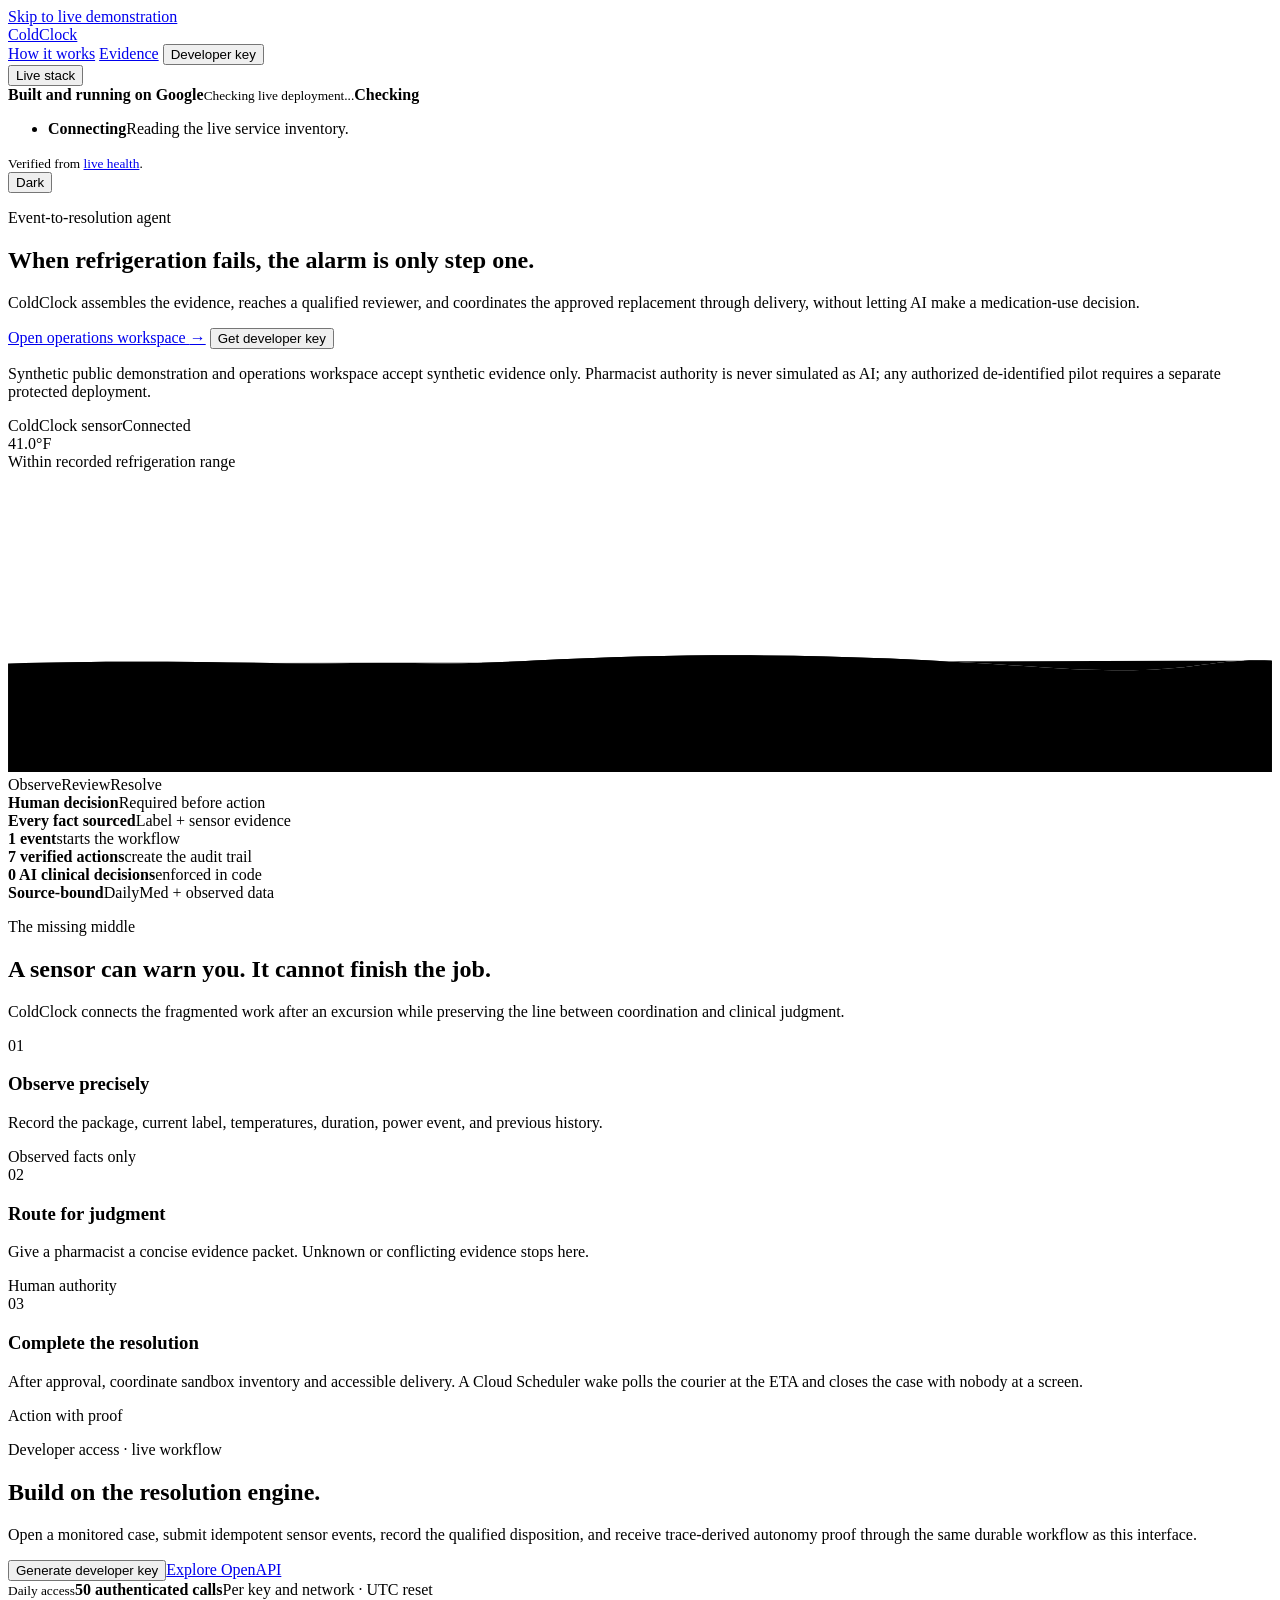
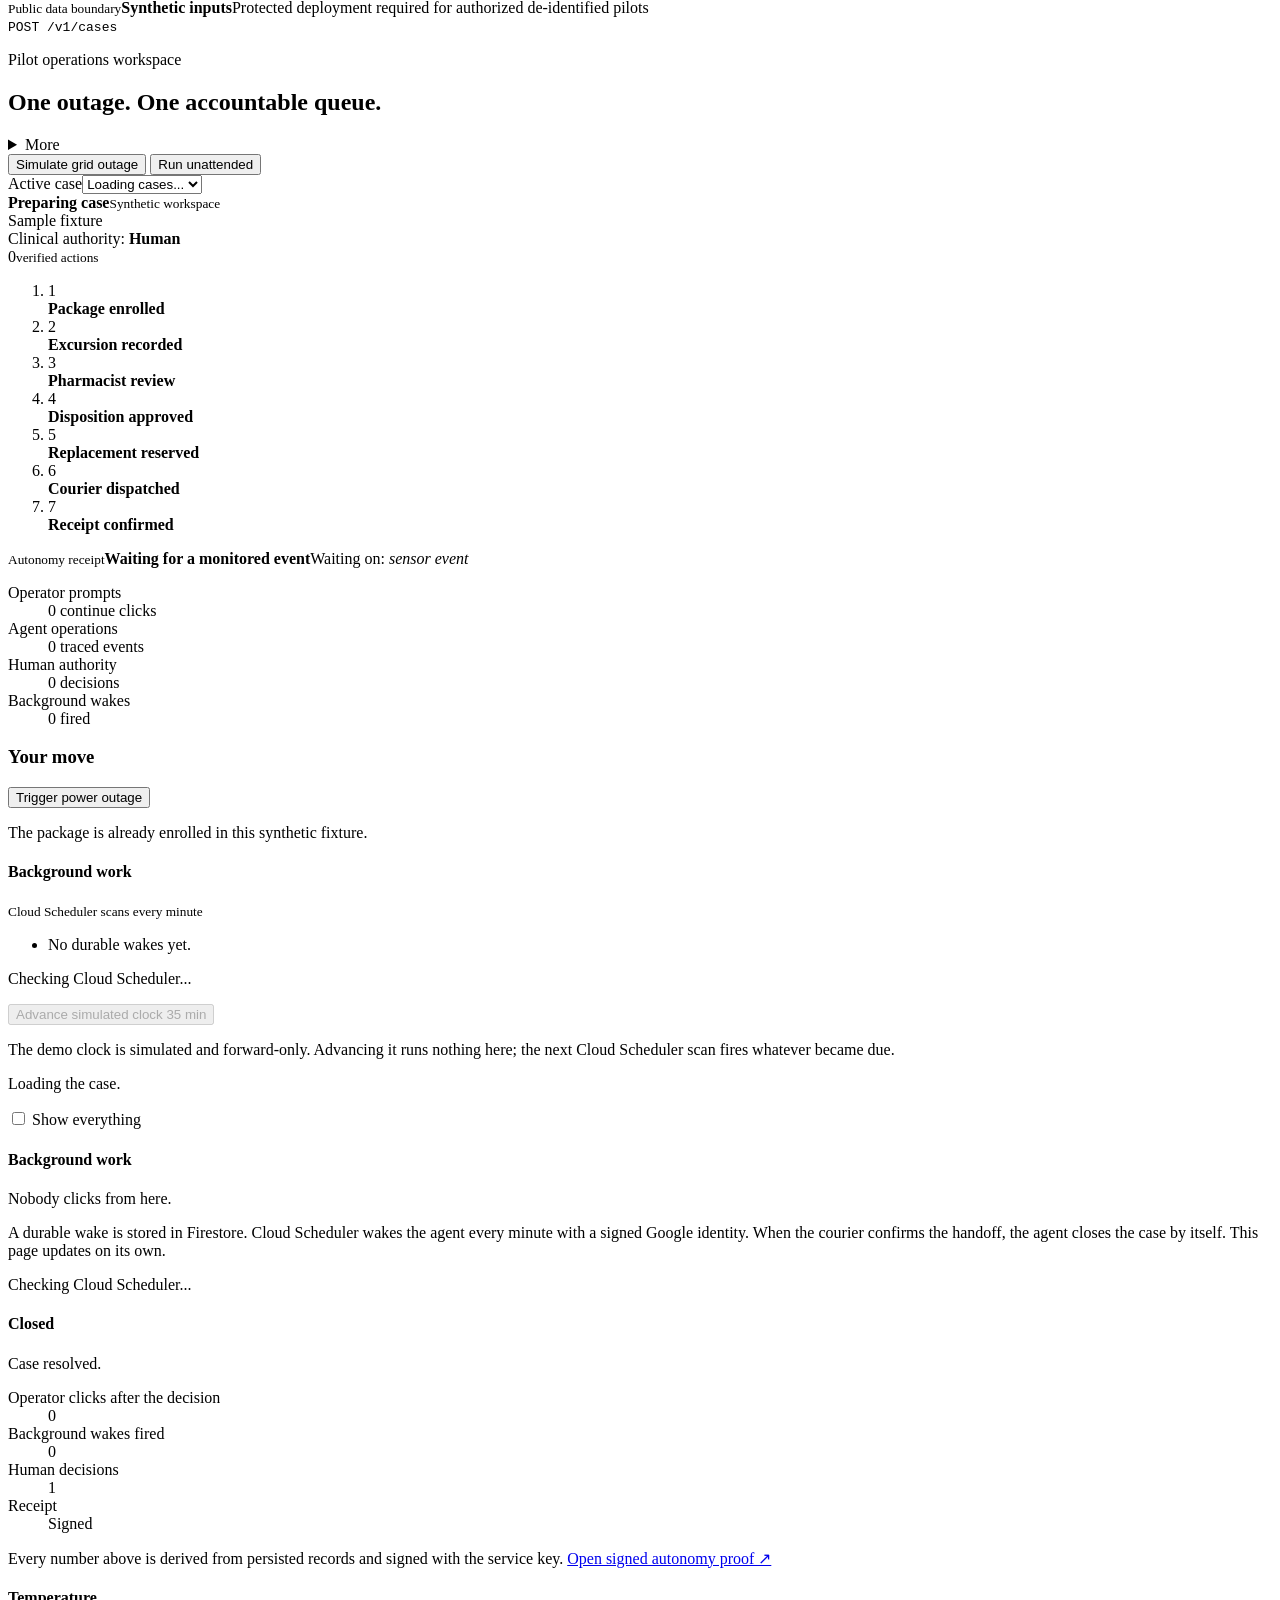
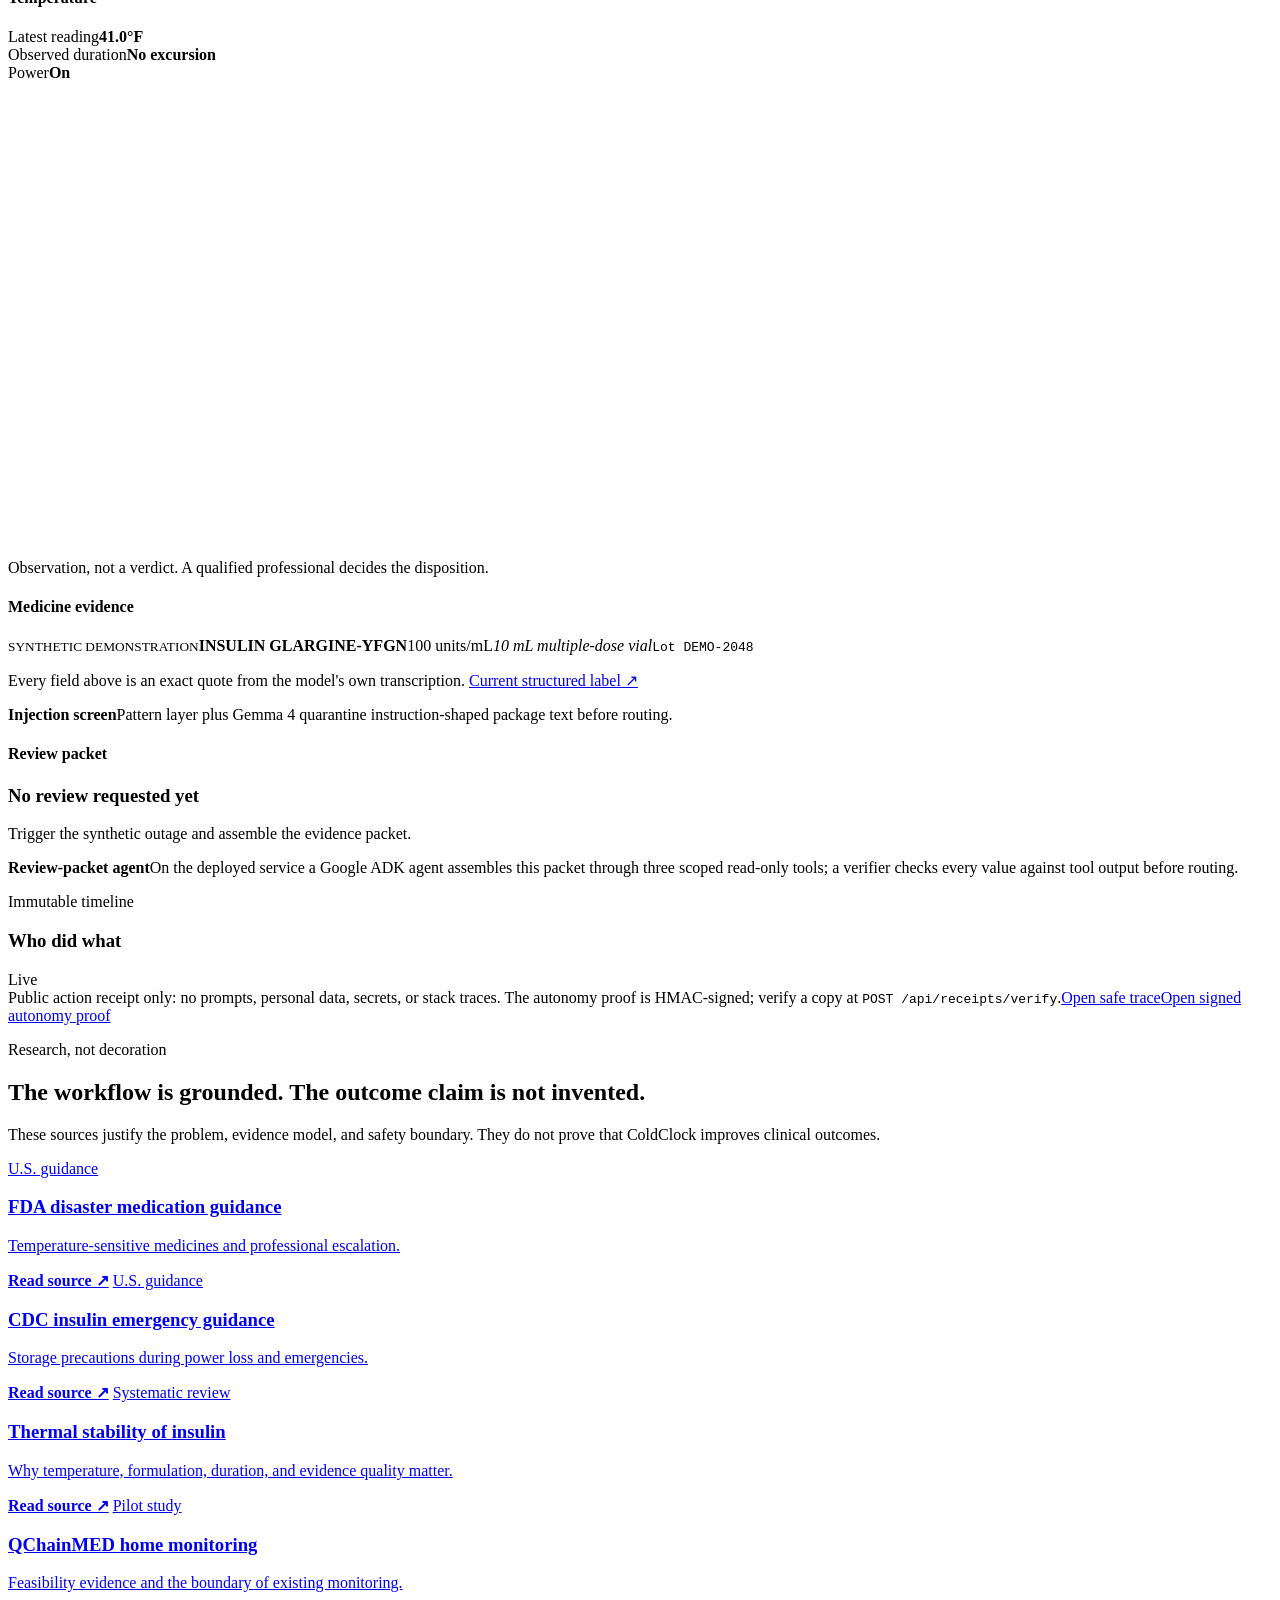
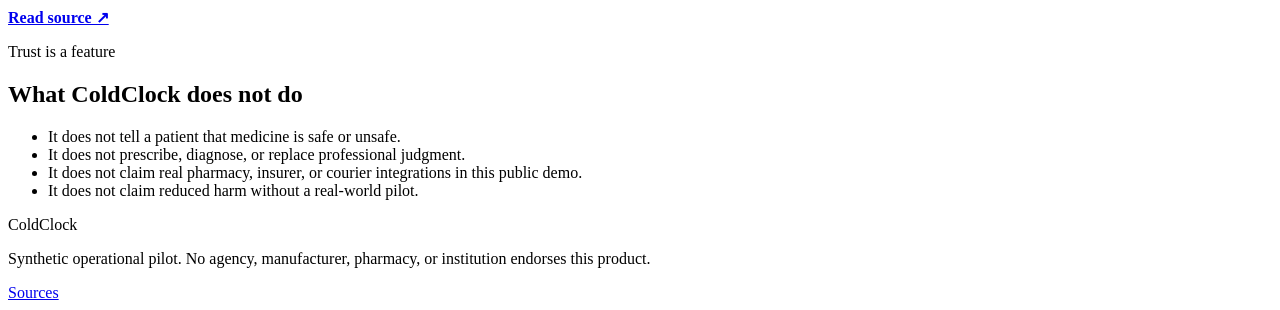
==== commit d2100765: "Guided step-by-step board with "Show everything" - The board now shows one focused view per stage, d" ====
--- a/app/web/index.html
+++ b/app/web/index.html
@@ -215,6 +215,23 @@
           </aside>
 
           <section class="board-evidence" aria-label="Case evidence">
+            <div class="stage-bar">
+              <p id="stage-message" aria-live="polite">Loading the case.</p>
+              <label class="show-all"><input type="checkbox" id="show-all"> Show everything</label>
+            </div>
+            <div class="evidence-cell stage-card" id="stage-background">
+              <h4>Background work</h4>
+              <p class="stage-big">Nobody clicks from here.</p>
+              <p class="cell-note">A durable wake is stored in Firestore. Cloud Scheduler wakes the agent every minute with a signed Google identity. When the courier confirms the handoff, the agent closes the case by itself. This page updates on its own.</p>
+              <ul class="wake-list" id="stage-wake-list" aria-live="polite"></ul>
+              <p class="worker-status" id="stage-worker-status" data-state="unknown">Checking Cloud Scheduler...</p>
+            </div>
+            <div class="evidence-cell stage-card" id="stage-closed">
+              <h4>Closed</h4>
+              <p class="stage-big" id="stage-closed-title">Case resolved.</p>
+              <dl class="stage-facts"><div><dt>Operator clicks after the decision</dt><dd id="stage-clicks">0</dd></div><div><dt>Background wakes fired</dt><dd id="stage-wakes">0</dd></div><div><dt>Human decisions</dt><dd id="stage-human">1</dd></div><div><dt>Receipt</dt><dd id="stage-receipt">Signed</dd></div></dl>
+              <p class="cell-note">Every number above is derived from persisted records and signed with the service key. <a id="stage-proof-link" href="/api/proof" target="_blank" rel="noreferrer">Open signed autonomy proof &#8599;</a></p>
+            </div>
             <div class="evidence-cell" id="tab-temperature">
               <h4>Temperature</h4>
               <div class="metric-row">
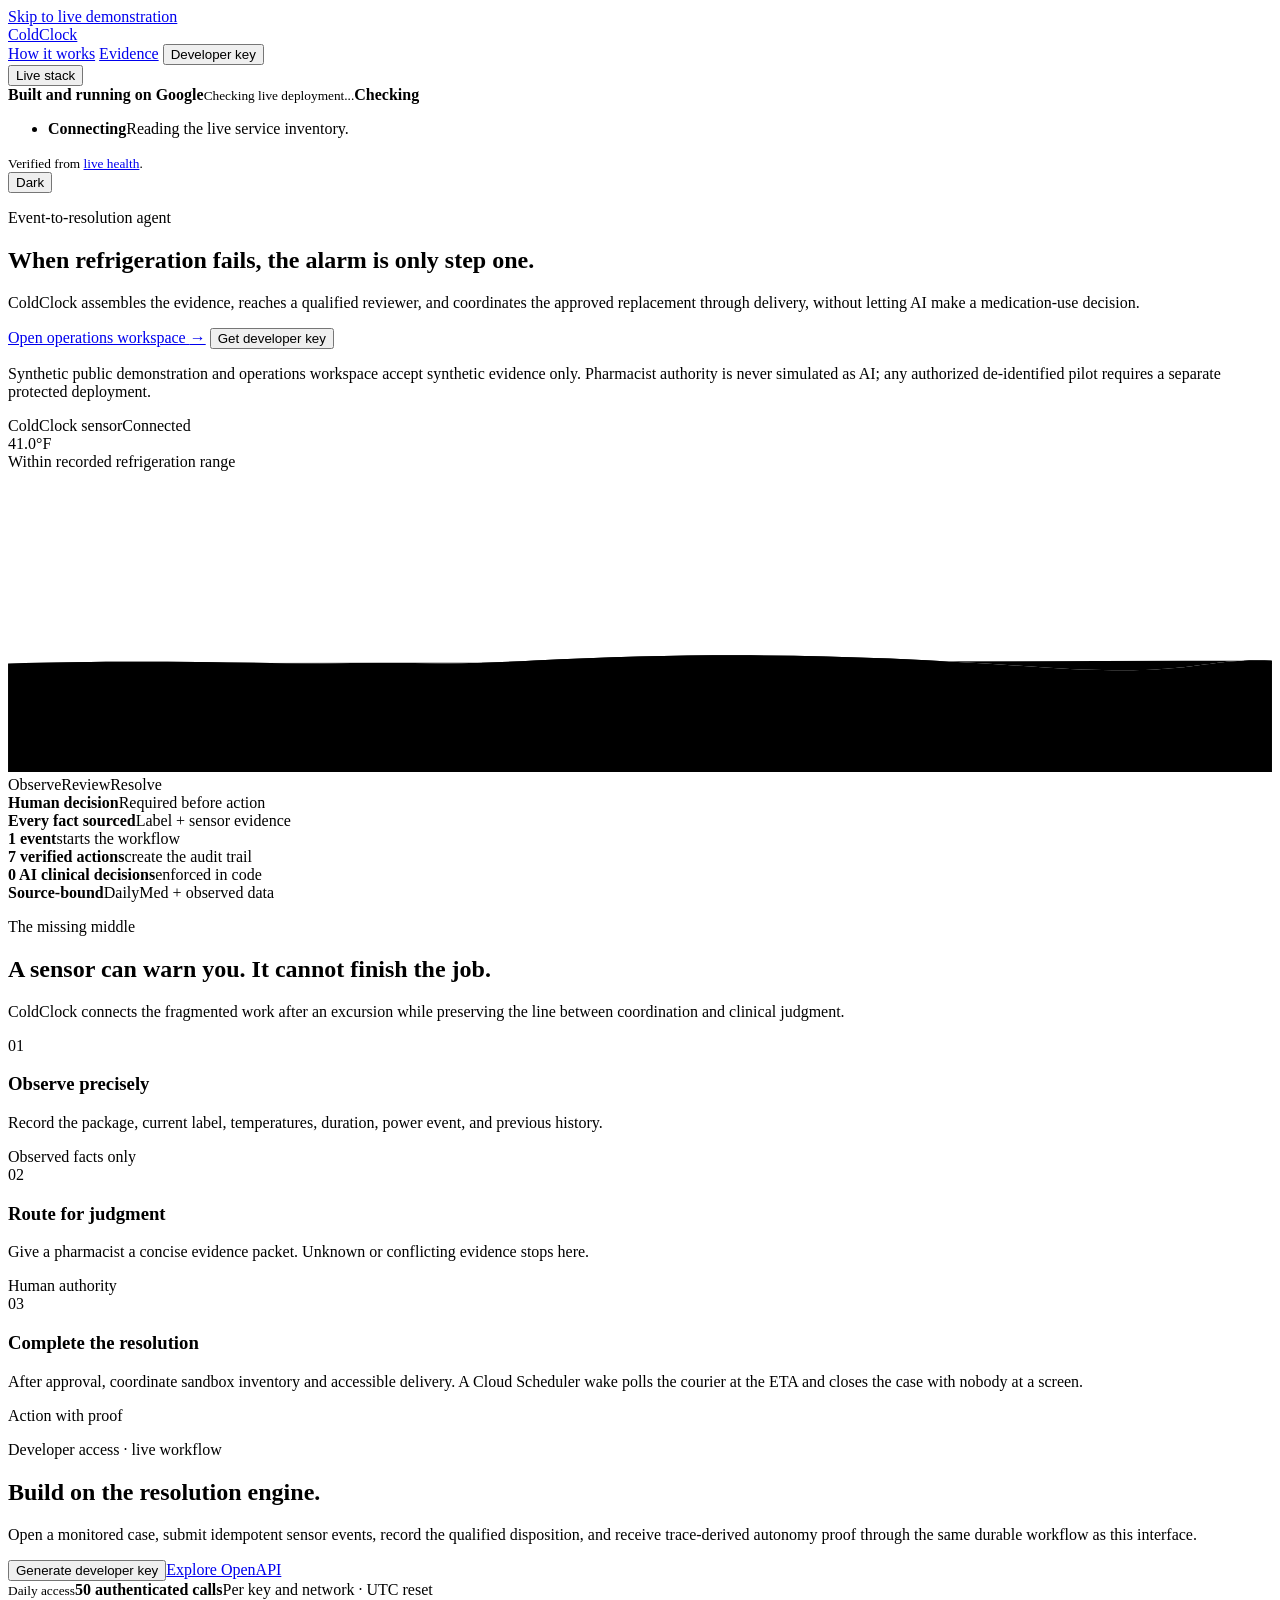
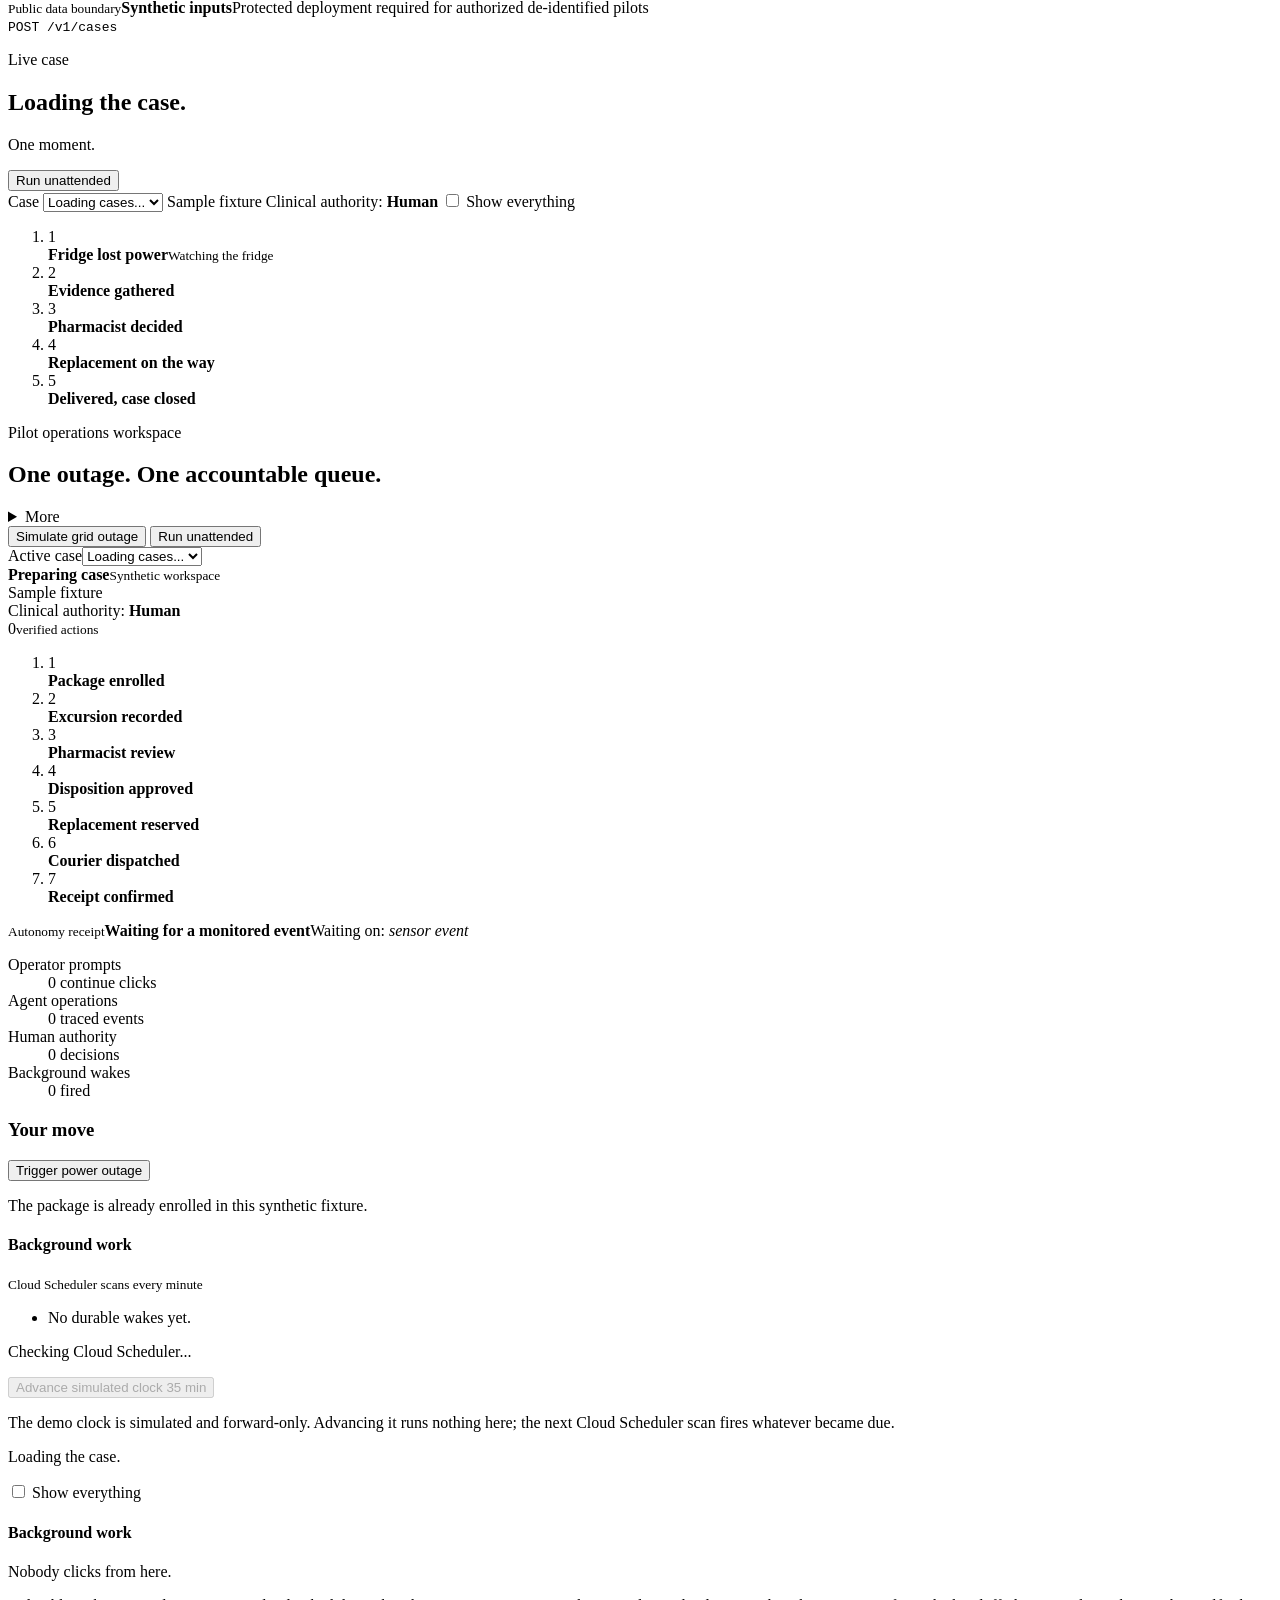
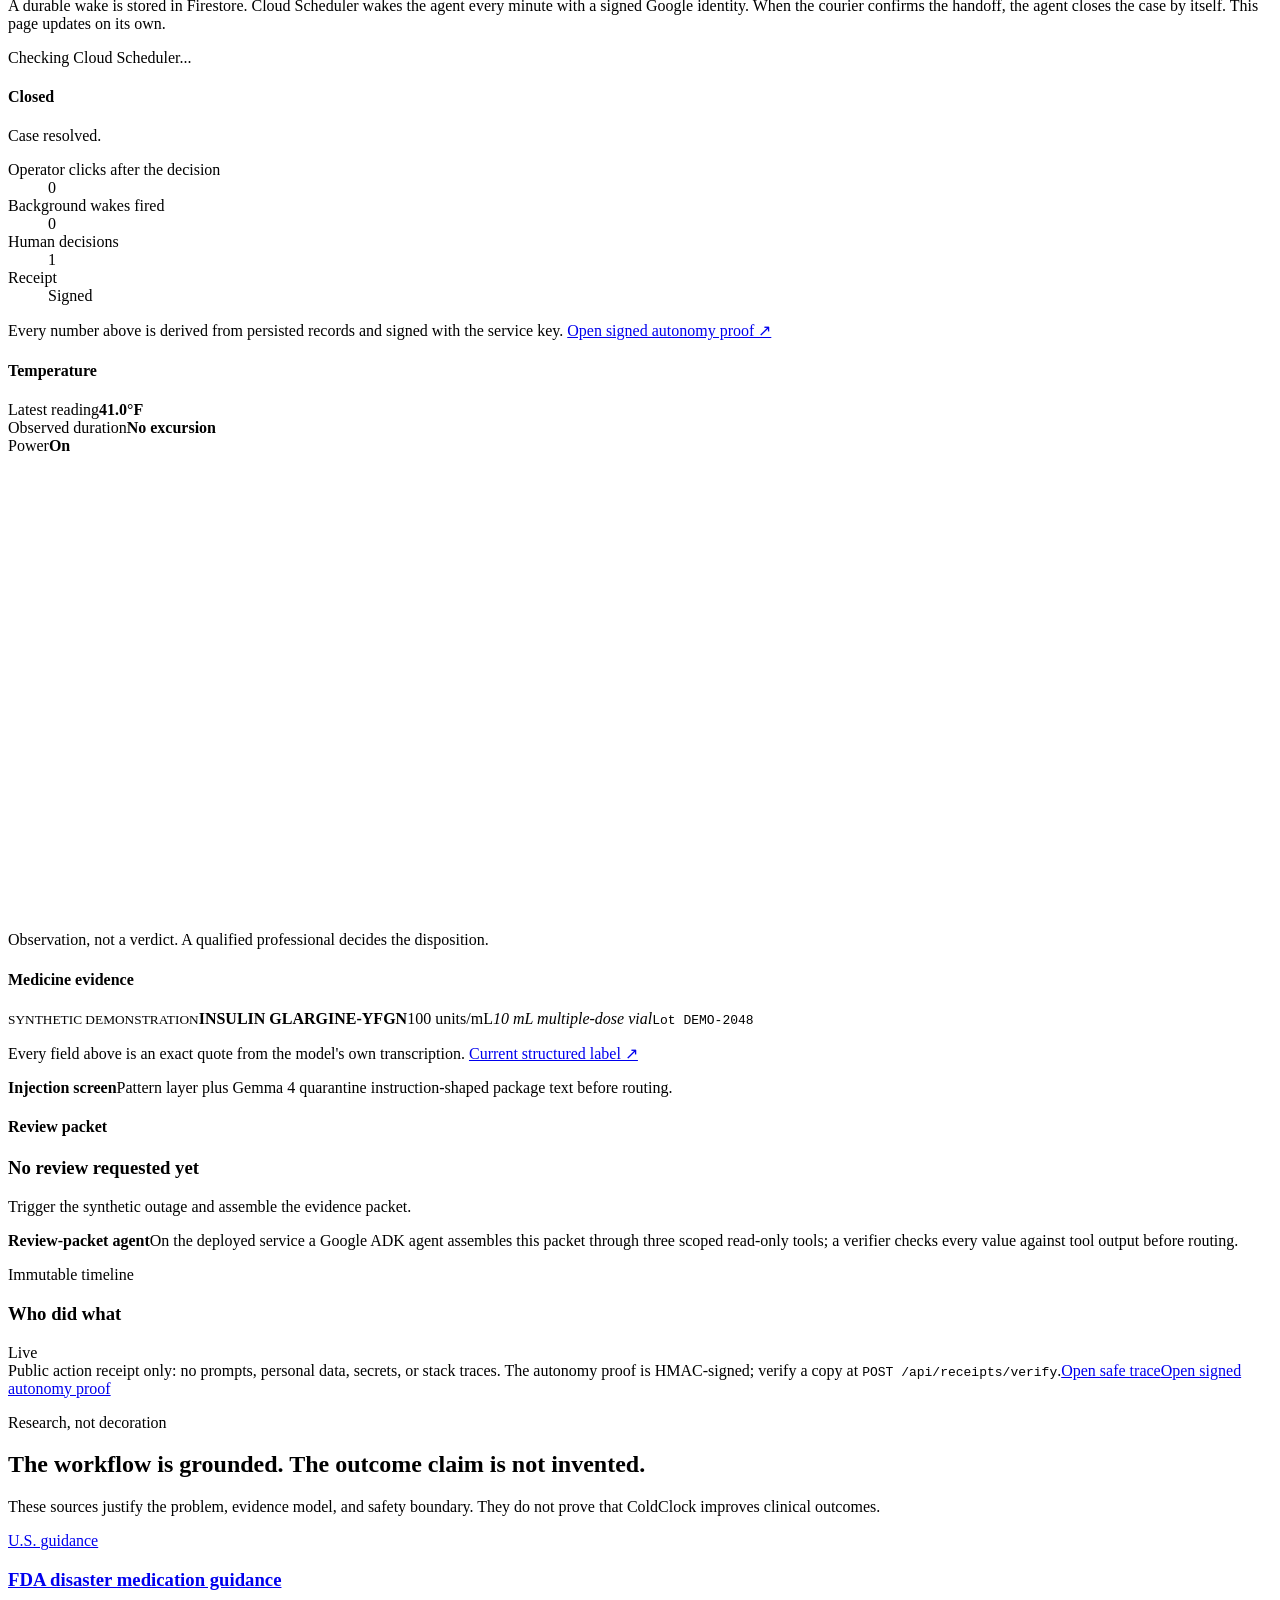
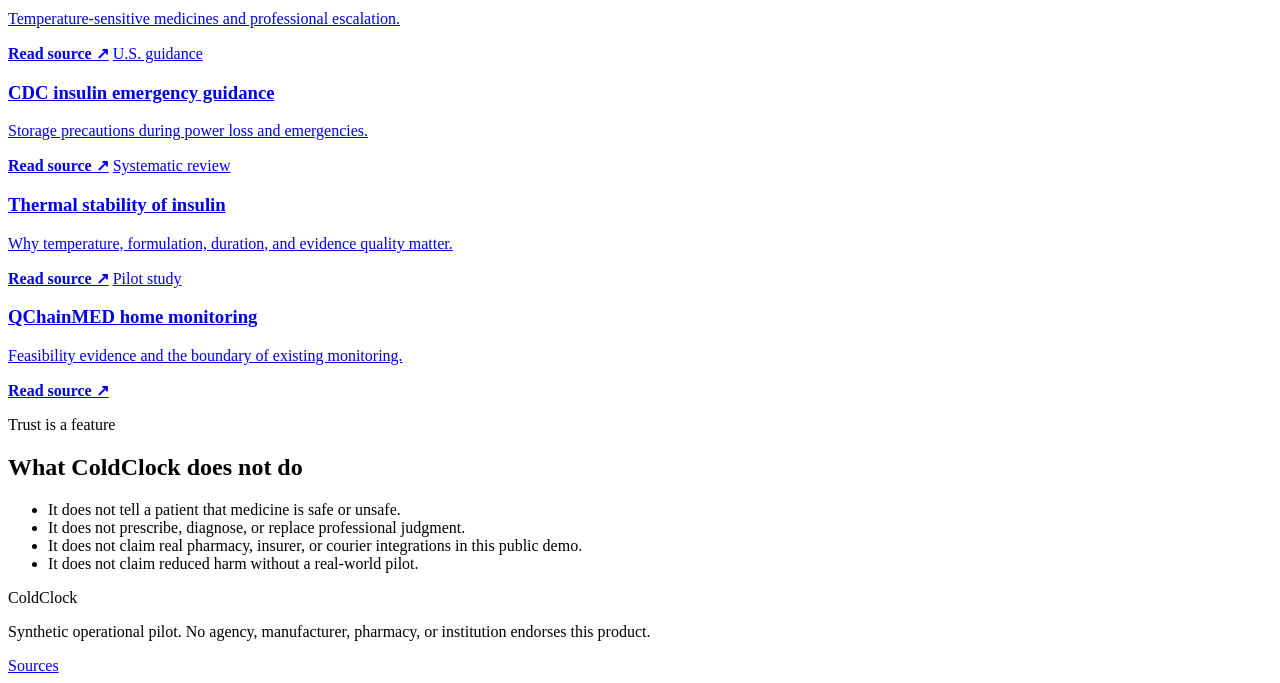
==== commit c00c87ea: "Tracking view: one headline, one button, five stops - The workspace now reads like parcel tracking: " ====
--- a/app/web/index.html
+++ b/app/web/index.html
@@ -12,6 +12,7 @@
   <link rel="stylesheet" href="/static/cloud-status.css">
   <link rel="stylesheet" href="/static/autonomy.css">
   <link rel="stylesheet" href="/static/board.css">
+  <link rel="stylesheet" href="/static/track.css">
 <link rel="stylesheet" href="/static/developer.css"></head>
 <body>
   <a class="skip-link" href="#demo">Skip to live demonstration</a>
@@ -100,6 +101,37 @@
       </div>
     </section>
     <section class="demo-section" id="demo" aria-labelledby="demo-title">
+      <section class="track shell" id="track" aria-label="Case tracking">
+        <div class="track-head">
+          <div>
+            <p class="eyebrow">Live case</p>
+            <h2 id="track-title">Loading the case.</h2>
+            <p id="track-sub">One moment.</p>
+            <p class="track-counters" id="track-counters"></p>
+          </div>
+          <div class="track-cta">
+            <button id="track-cta" class="button primary" type="button">Run unattended</button>
+            <small id="track-cta-note"></small>
+            <button id="track-secondary" class="button secondary compact" type="button" hidden>Simulate grid outage</button>
+          </div>
+        </div>
+        <div class="track-case">
+          <span>Case</span>
+          <select id="track-case-select" aria-label="Choose the active case"><option>Loading cases...</option></select>
+          <span class="origin-chip" id="track-origin">Sample fixture</span>
+          <span class="boundary-chip">Clinical authority: <strong>Human</strong></span>
+          <label class="show-all-inline"><input type="checkbox" id="show-all-track"> Show everything</label>
+        </div>
+        <ol class="stops" id="stops">
+          <li class="stop todo" data-stop="1"><span class="stop-dot"><span>1</span></span><div><div class="stop-head"><b>Fridge lost power</b><small id="stop-1-meta">Watching the fridge</small></div><div class="stop-body" id="stop-1-body"></div></div></li>
+          <li class="stop todo" data-stop="2"><span class="stop-dot"><span>2</span></span><div><div class="stop-head"><b>Evidence gathered</b><small id="stop-2-meta"></small></div><div class="stop-body" id="stop-2-body"></div></div></li>
+          <li class="stop todo" data-stop="3"><span class="stop-dot"><span>3</span></span><div><div class="stop-head"><b>Pharmacist decided</b><small id="stop-3-meta"></small></div><div class="stop-body" id="stop-3-body"></div></div></li>
+          <li class="stop todo" data-stop="4"><span class="stop-dot"><span>4</span></span><div><div class="stop-head"><b>Replacement on the way</b><small id="stop-4-meta"></small></div><div class="stop-body" id="stop-4-body"></div></div></li>
+          <li class="stop todo" data-stop="5"><span class="stop-dot"><span>5</span></span><div><div class="stop-head"><b>Delivered, case closed</b><small id="stop-5-meta"></small></div><div class="stop-body" id="stop-5-body"></div></div></li>
+        </ol>
+        <p class="track-recent" id="track-recent"></p>
+      </section>
+
       <div class="shell board-head">
         <div><p class="eyebrow">Pilot operations workspace</p><h2 id="demo-title">One outage. One accountable queue.</h2></div>
         <div class="demo-controls">
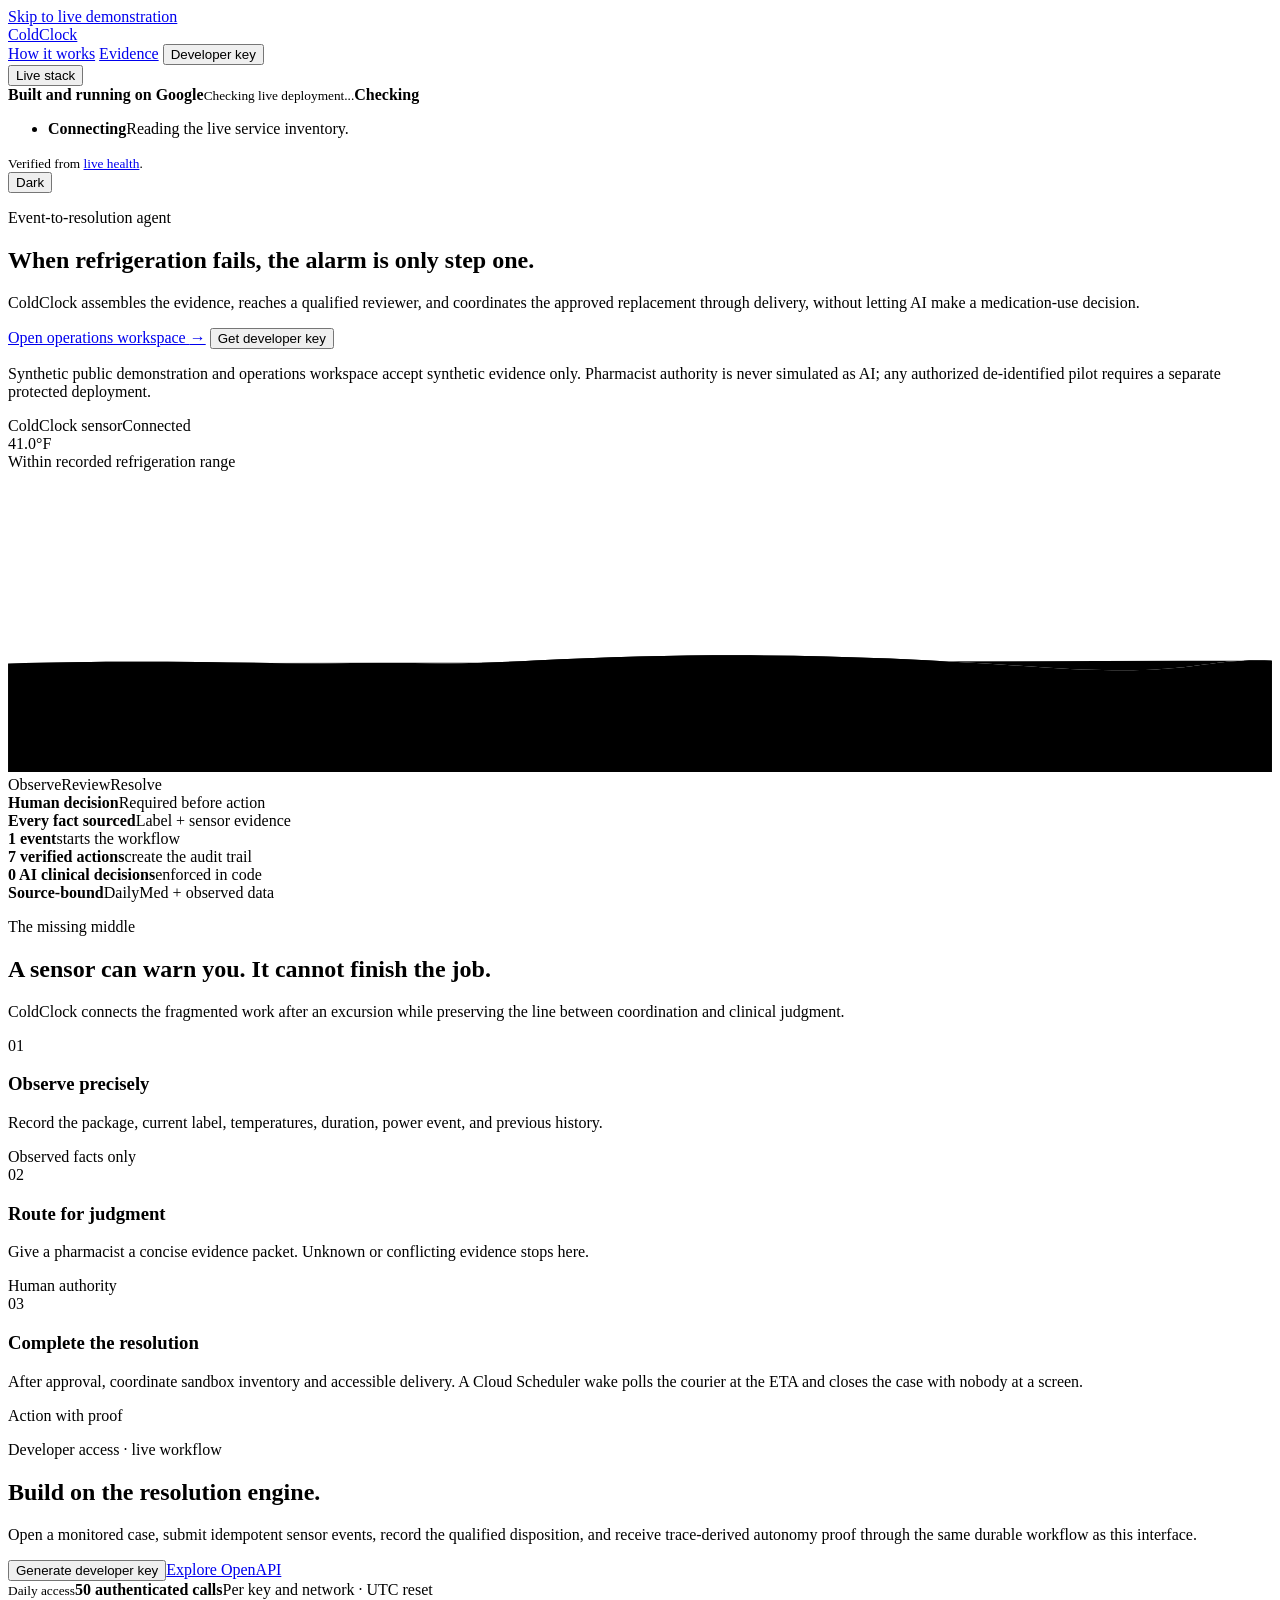
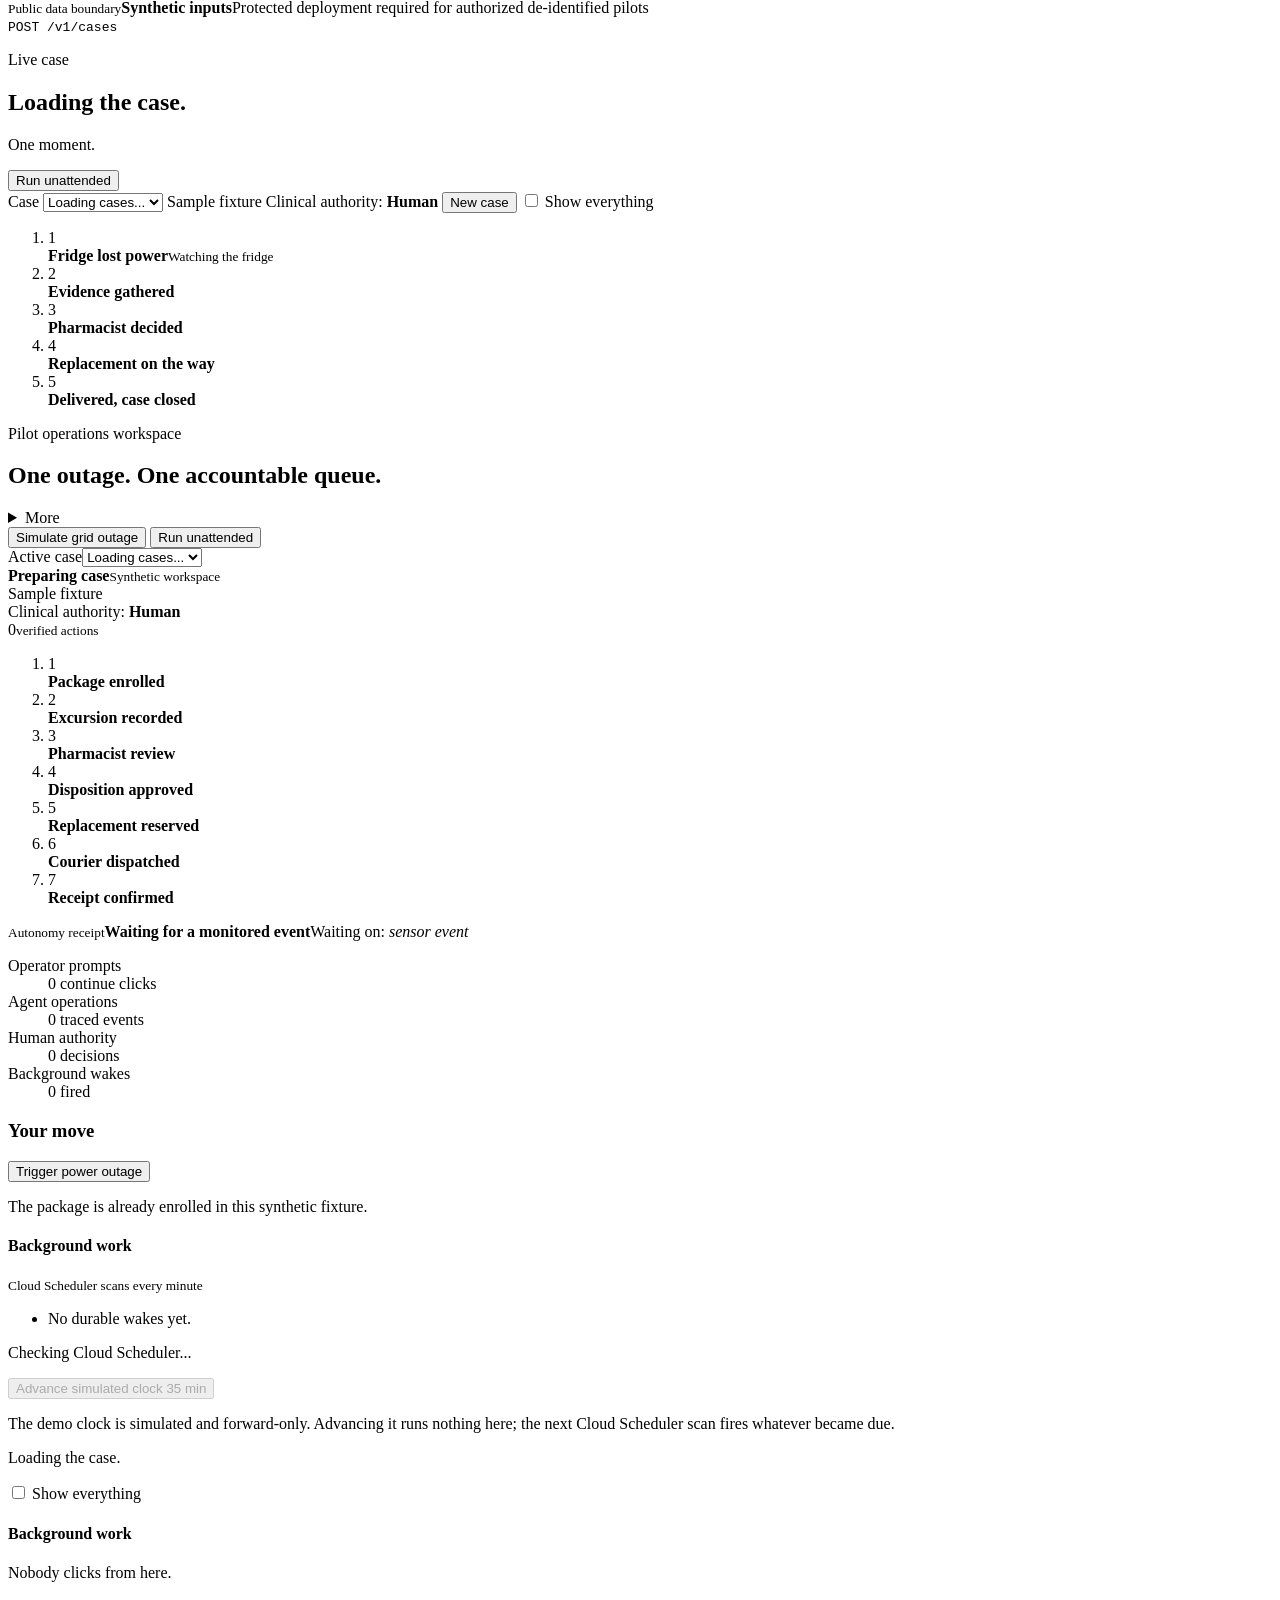
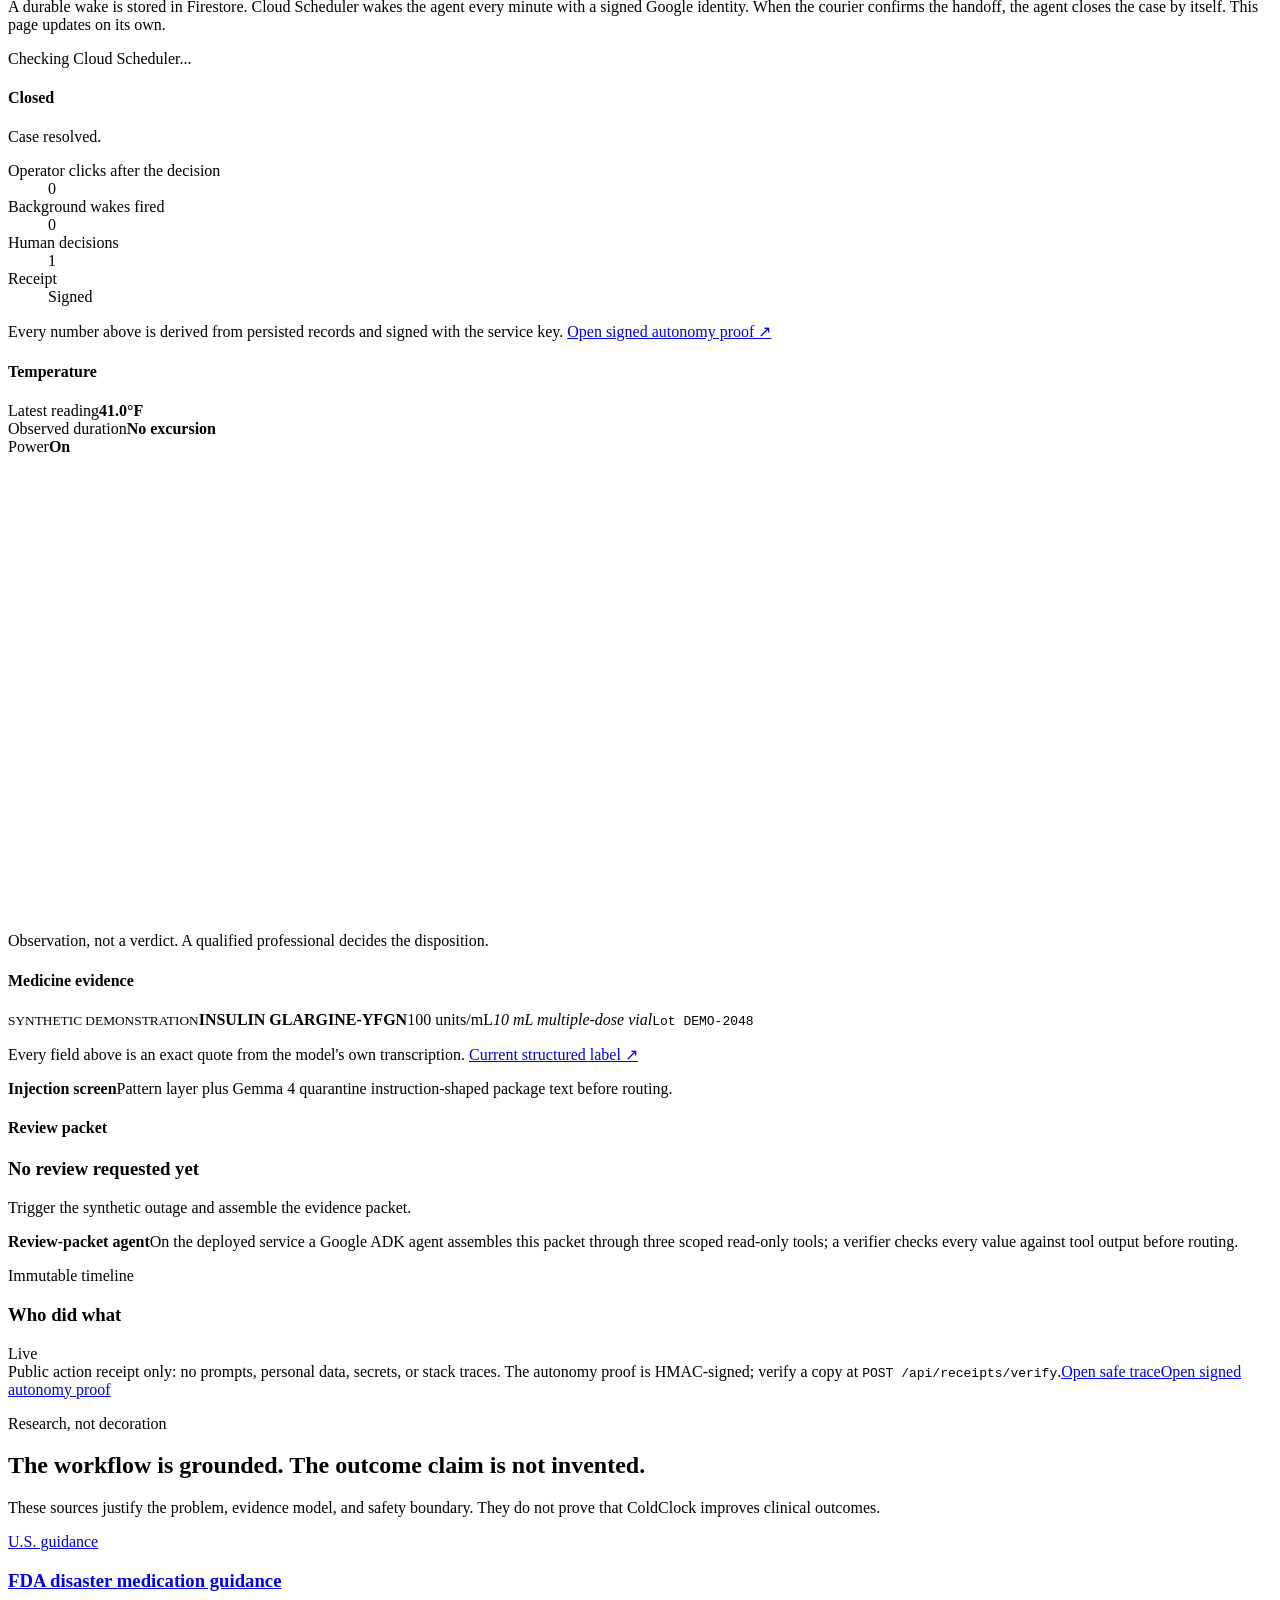
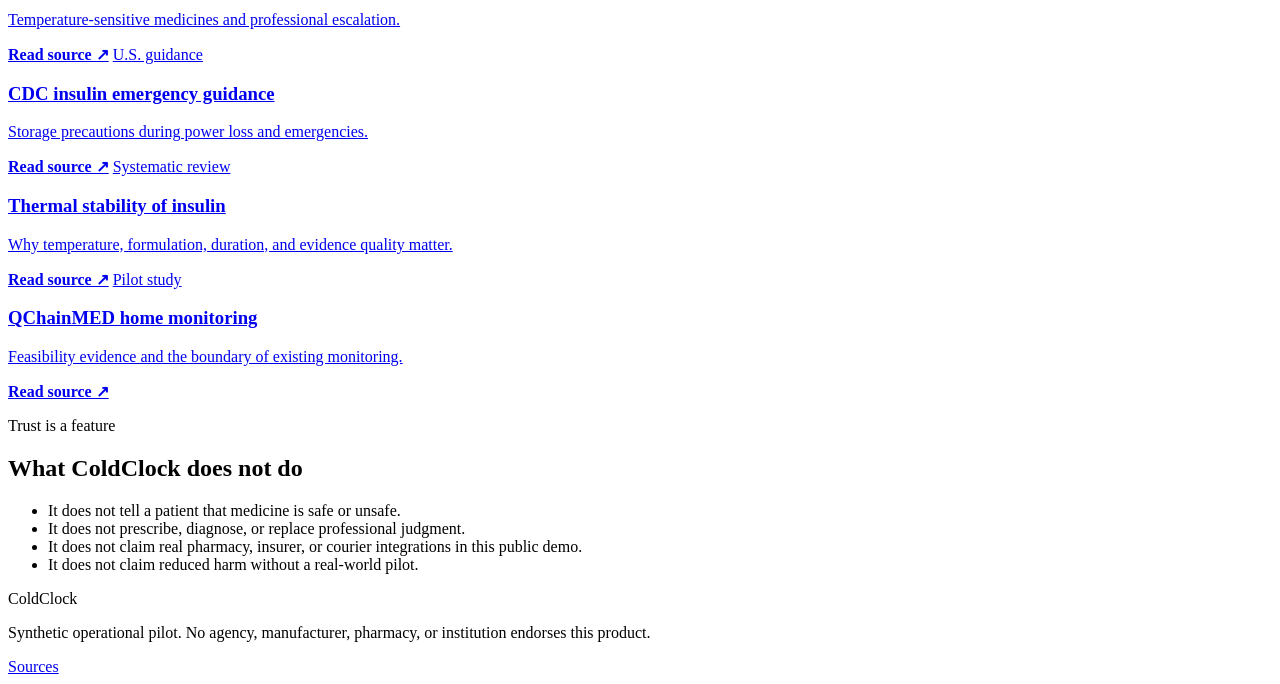
==== commit 9e2e7aff: "Tracker: always-visible New case action Co-Authored-By: Claude Fable 5 <noreply@anthropic.com>" ====
--- a/app/web/index.html
+++ b/app/web/index.html
@@ -120,6 +120,7 @@
           <select id="track-case-select" aria-label="Choose the active case"><option>Loading cases...</option></select>
           <span class="origin-chip" id="track-origin">Sample fixture</span>
           <span class="boundary-chip">Clinical authority: <strong>Human</strong></span>
+          <button id="track-new-case" class="track-link" type="button">New case</button>
           <label class="show-all-inline"><input type="checkbox" id="show-all-track"> Show everything</label>
         </div>
         <ol class="stops" id="stops">
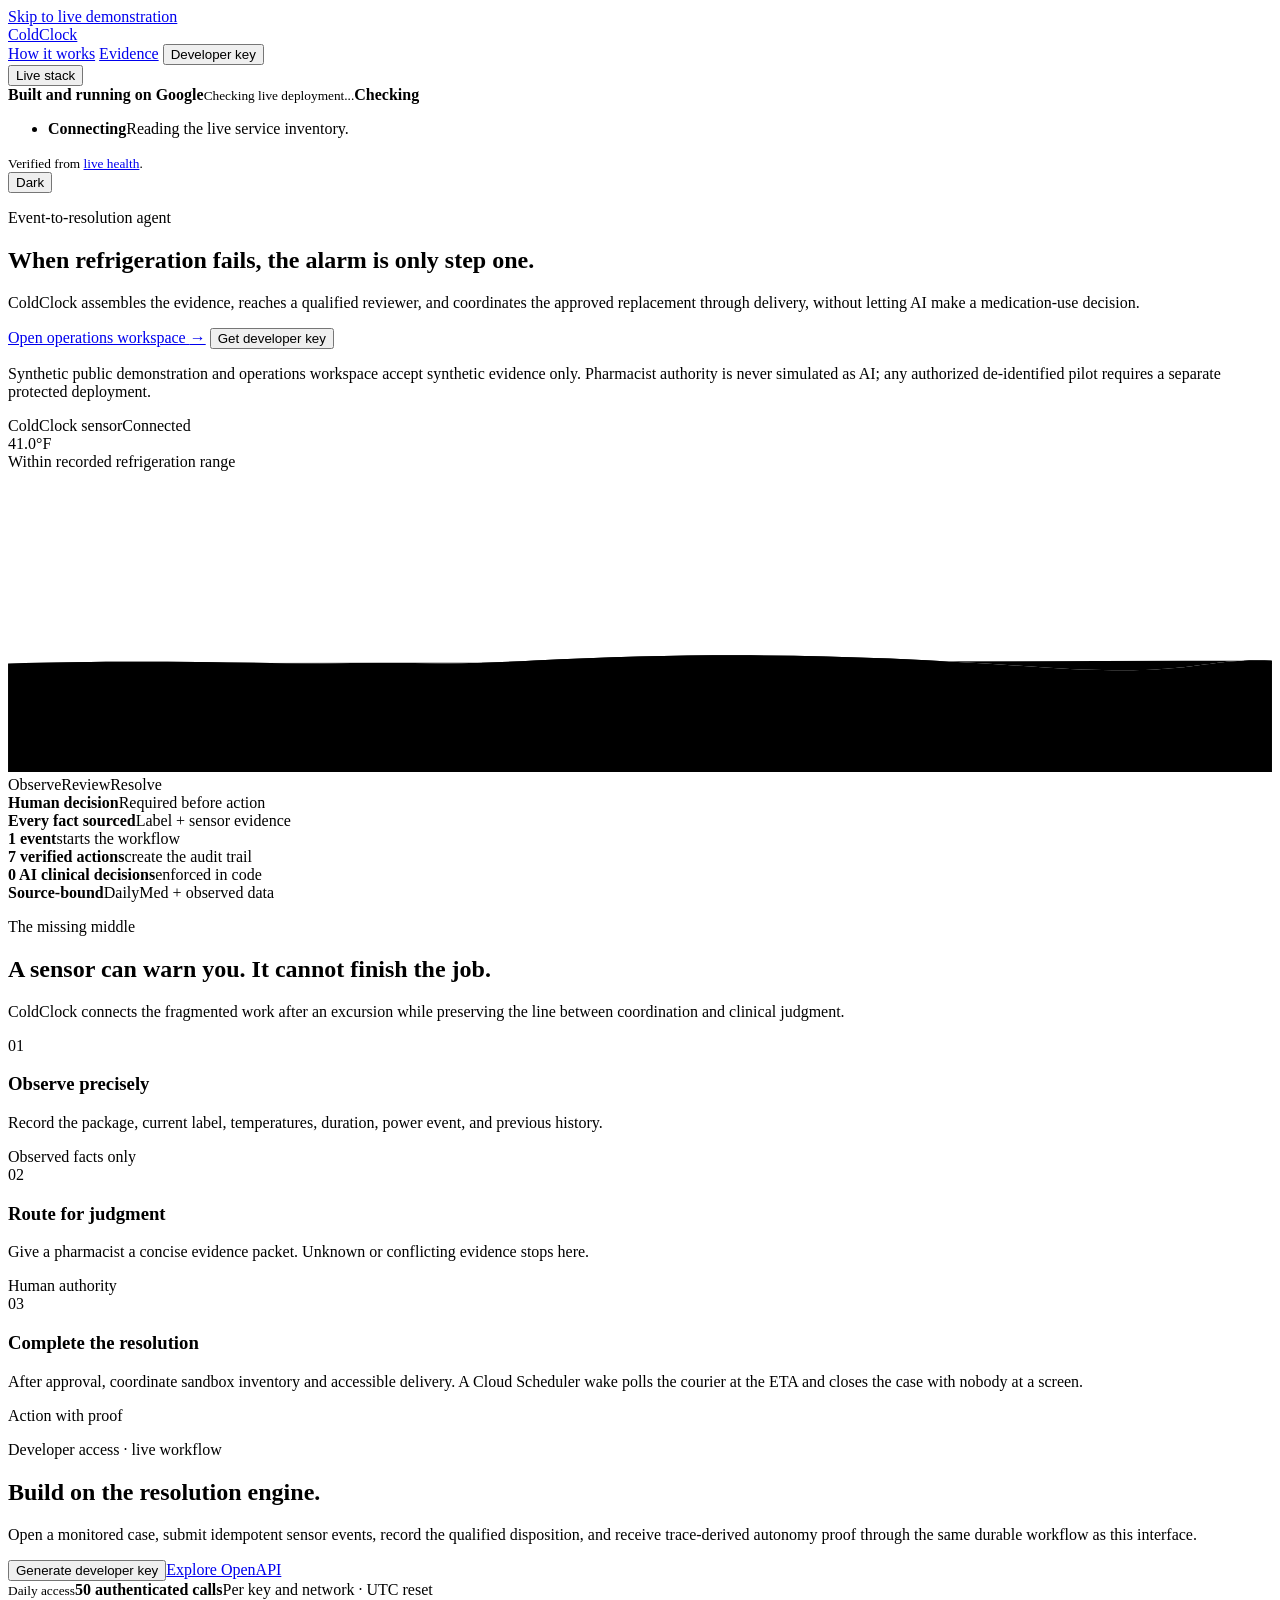
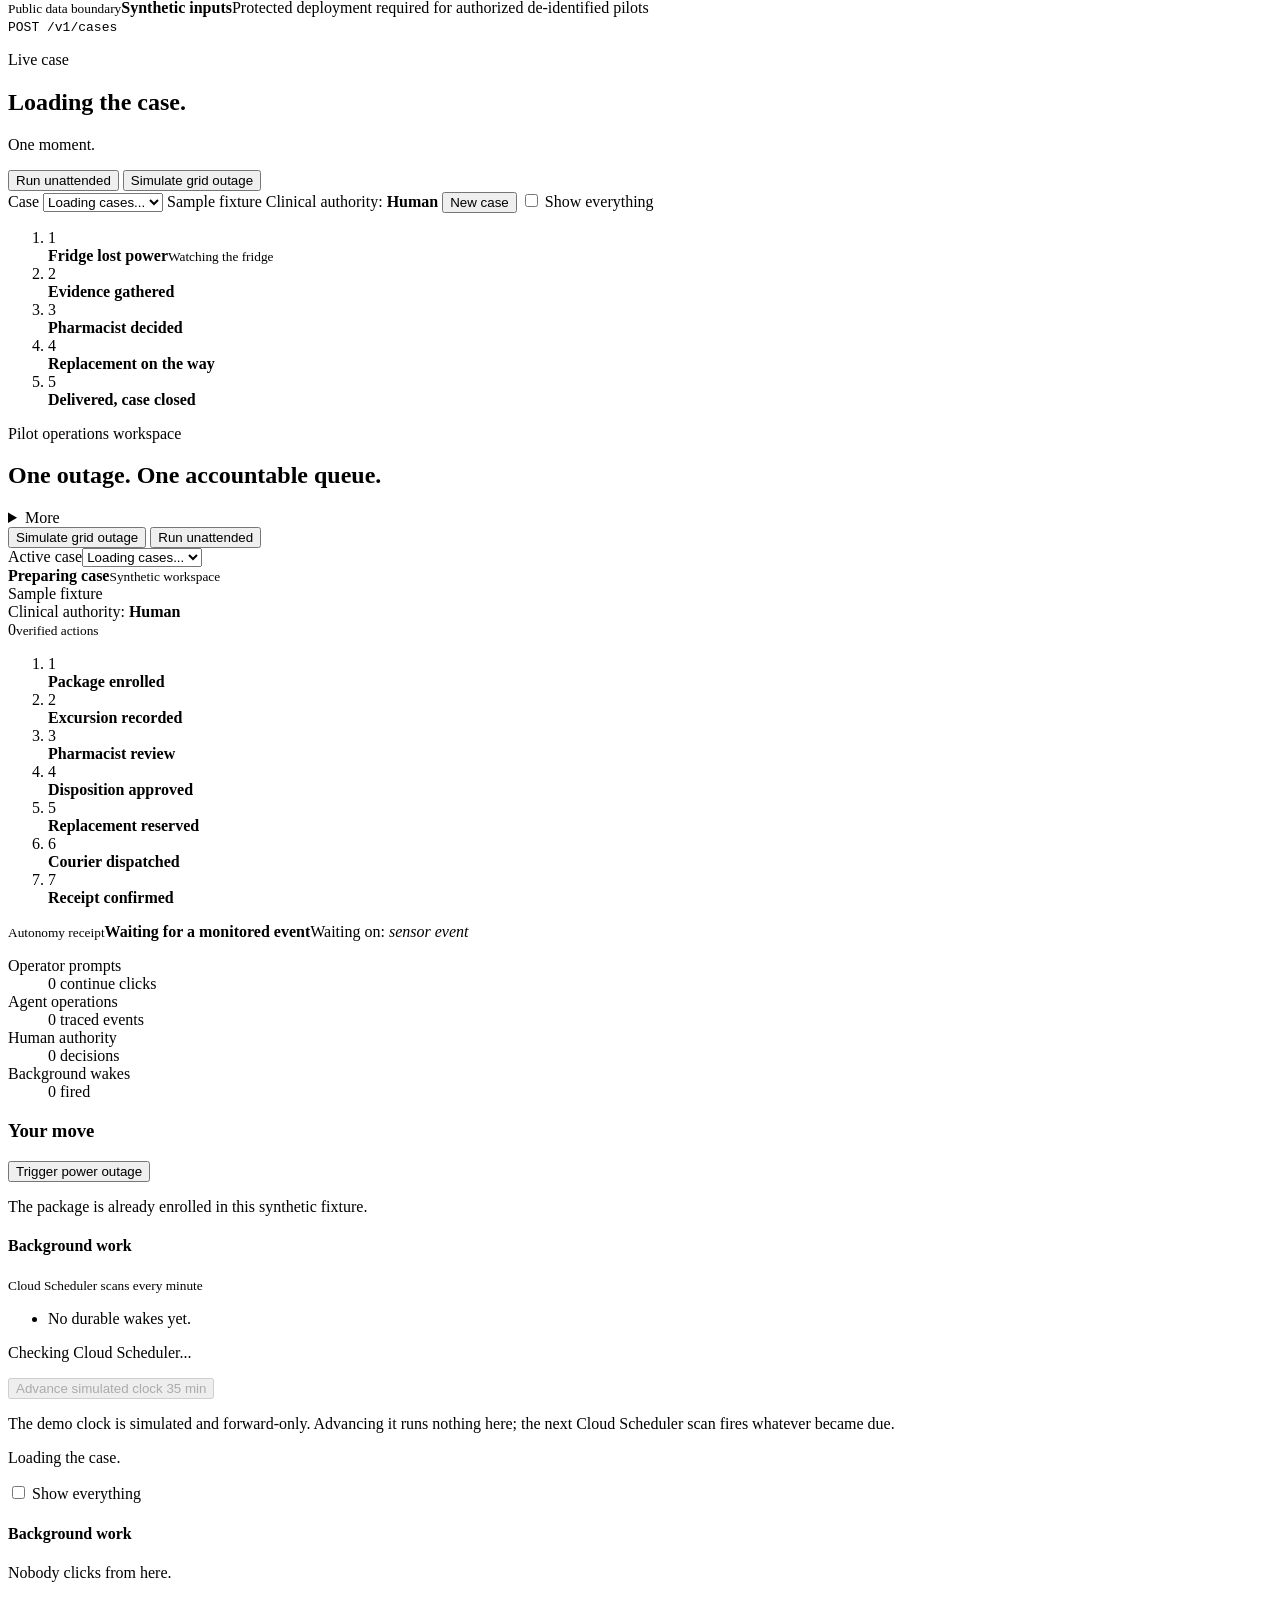
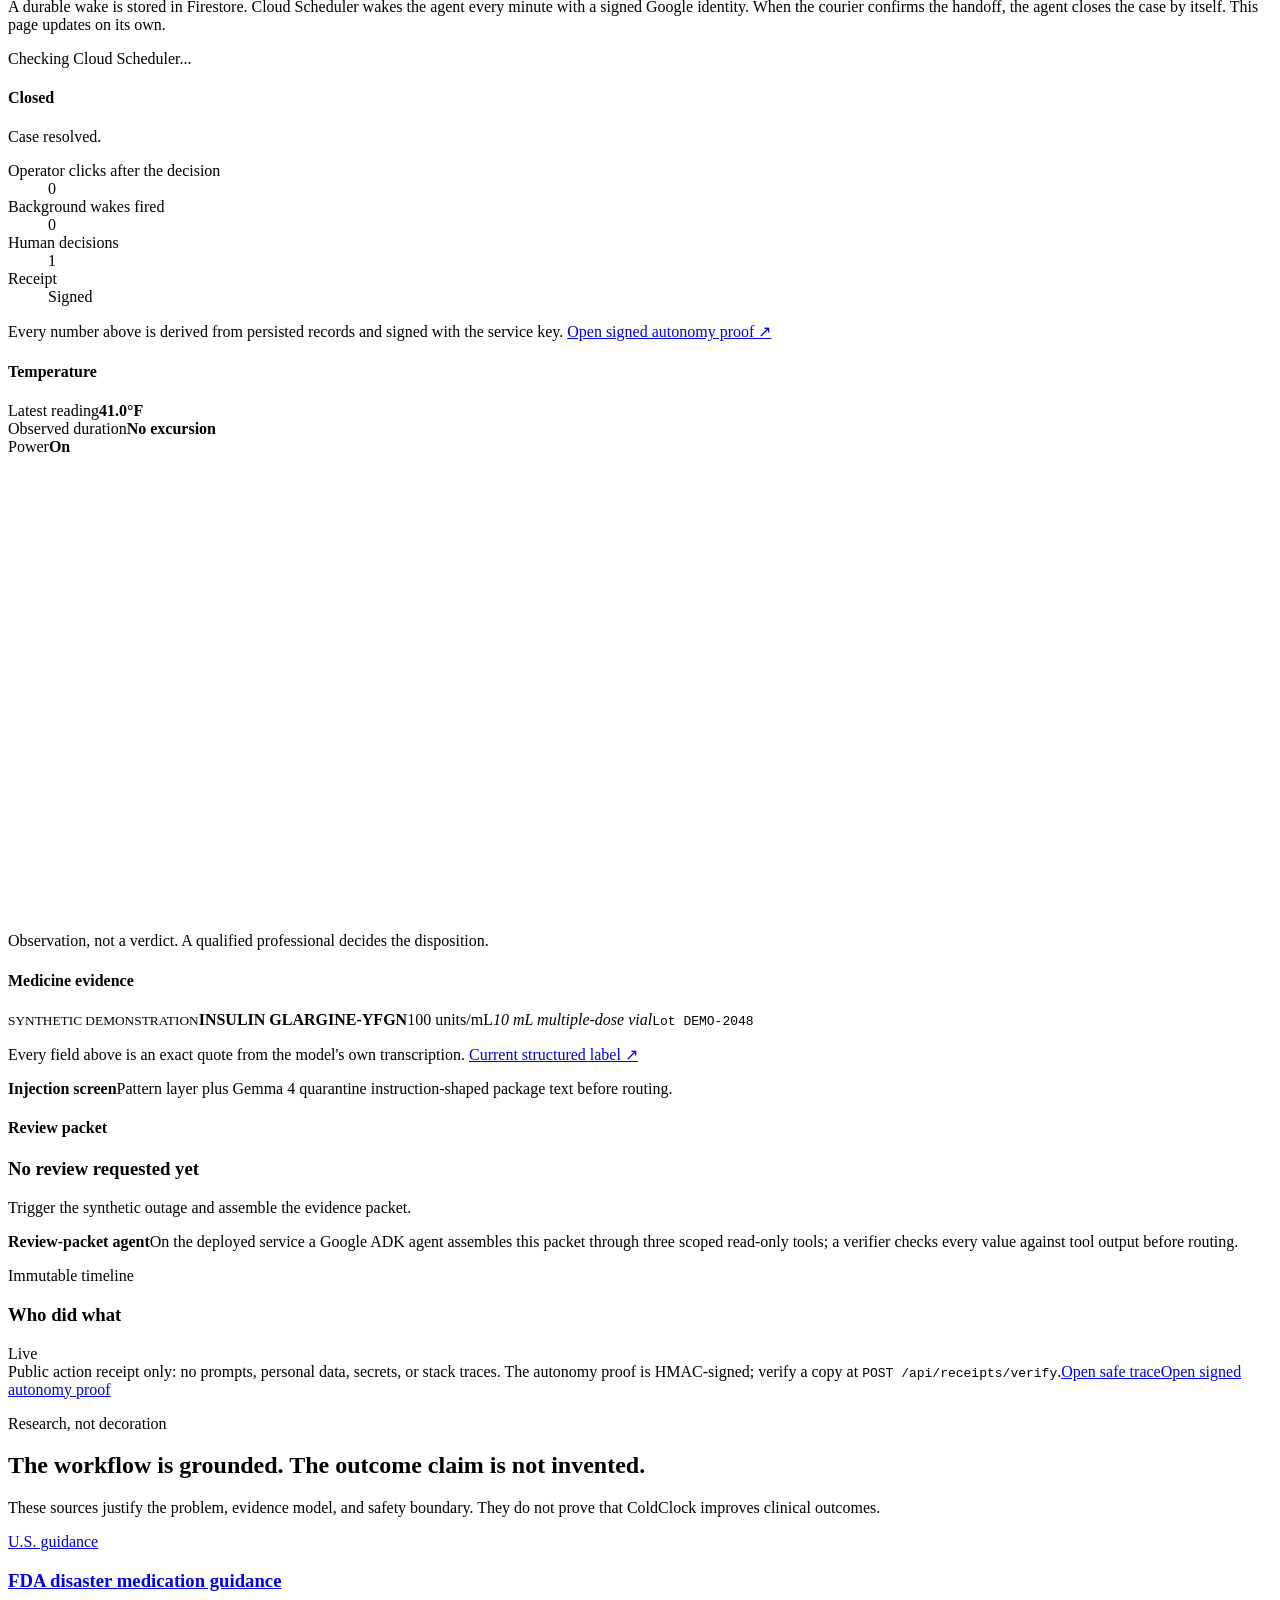
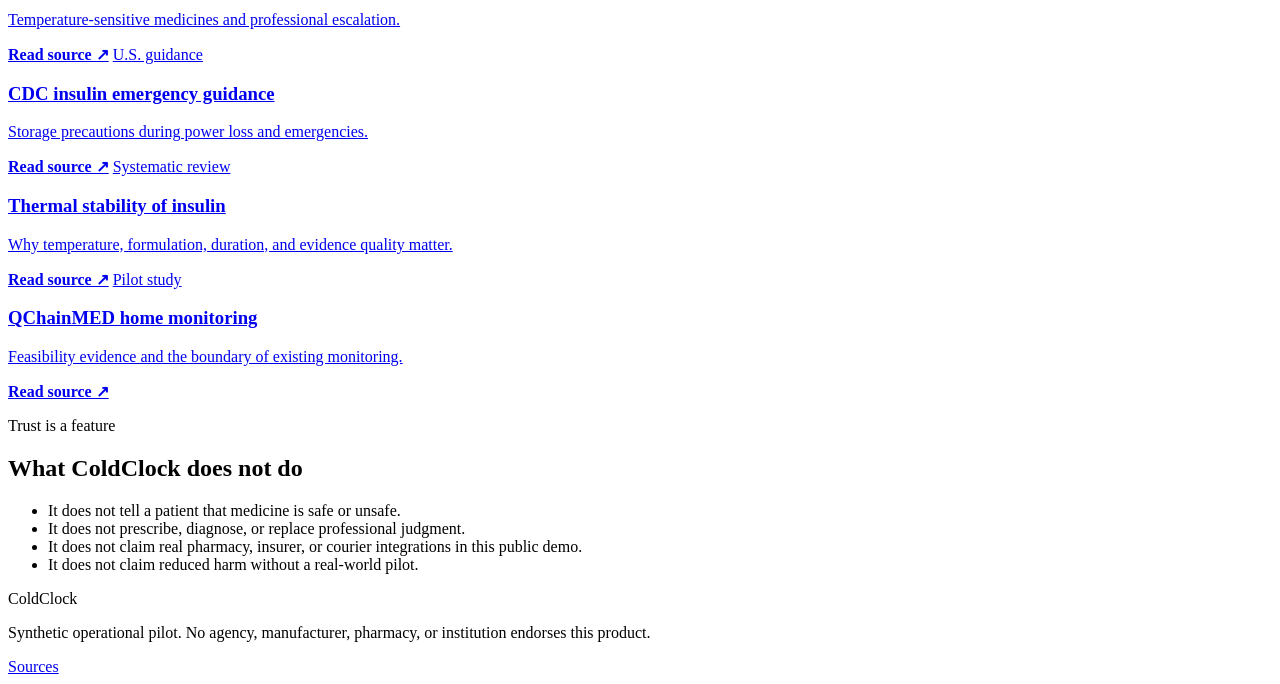
==== commit 5d7e56aa: "Immediate working feedback on every action; land on a pristine case Clicking Run unattended, recordi" ====
--- a/app/web/index.html
+++ b/app/web/index.html
@@ -112,7 +112,7 @@
           <div class="track-cta">
             <button id="track-cta" class="button primary" type="button">Run unattended</button>
             <small id="track-cta-note"></small>
-            <button id="track-secondary" class="button secondary compact" type="button" hidden>Simulate grid outage</button>
+            <button id="track-secondary" class="button secondary compact" type="button">Simulate grid outage</button>
           </div>
         </div>
         <div class="track-case">
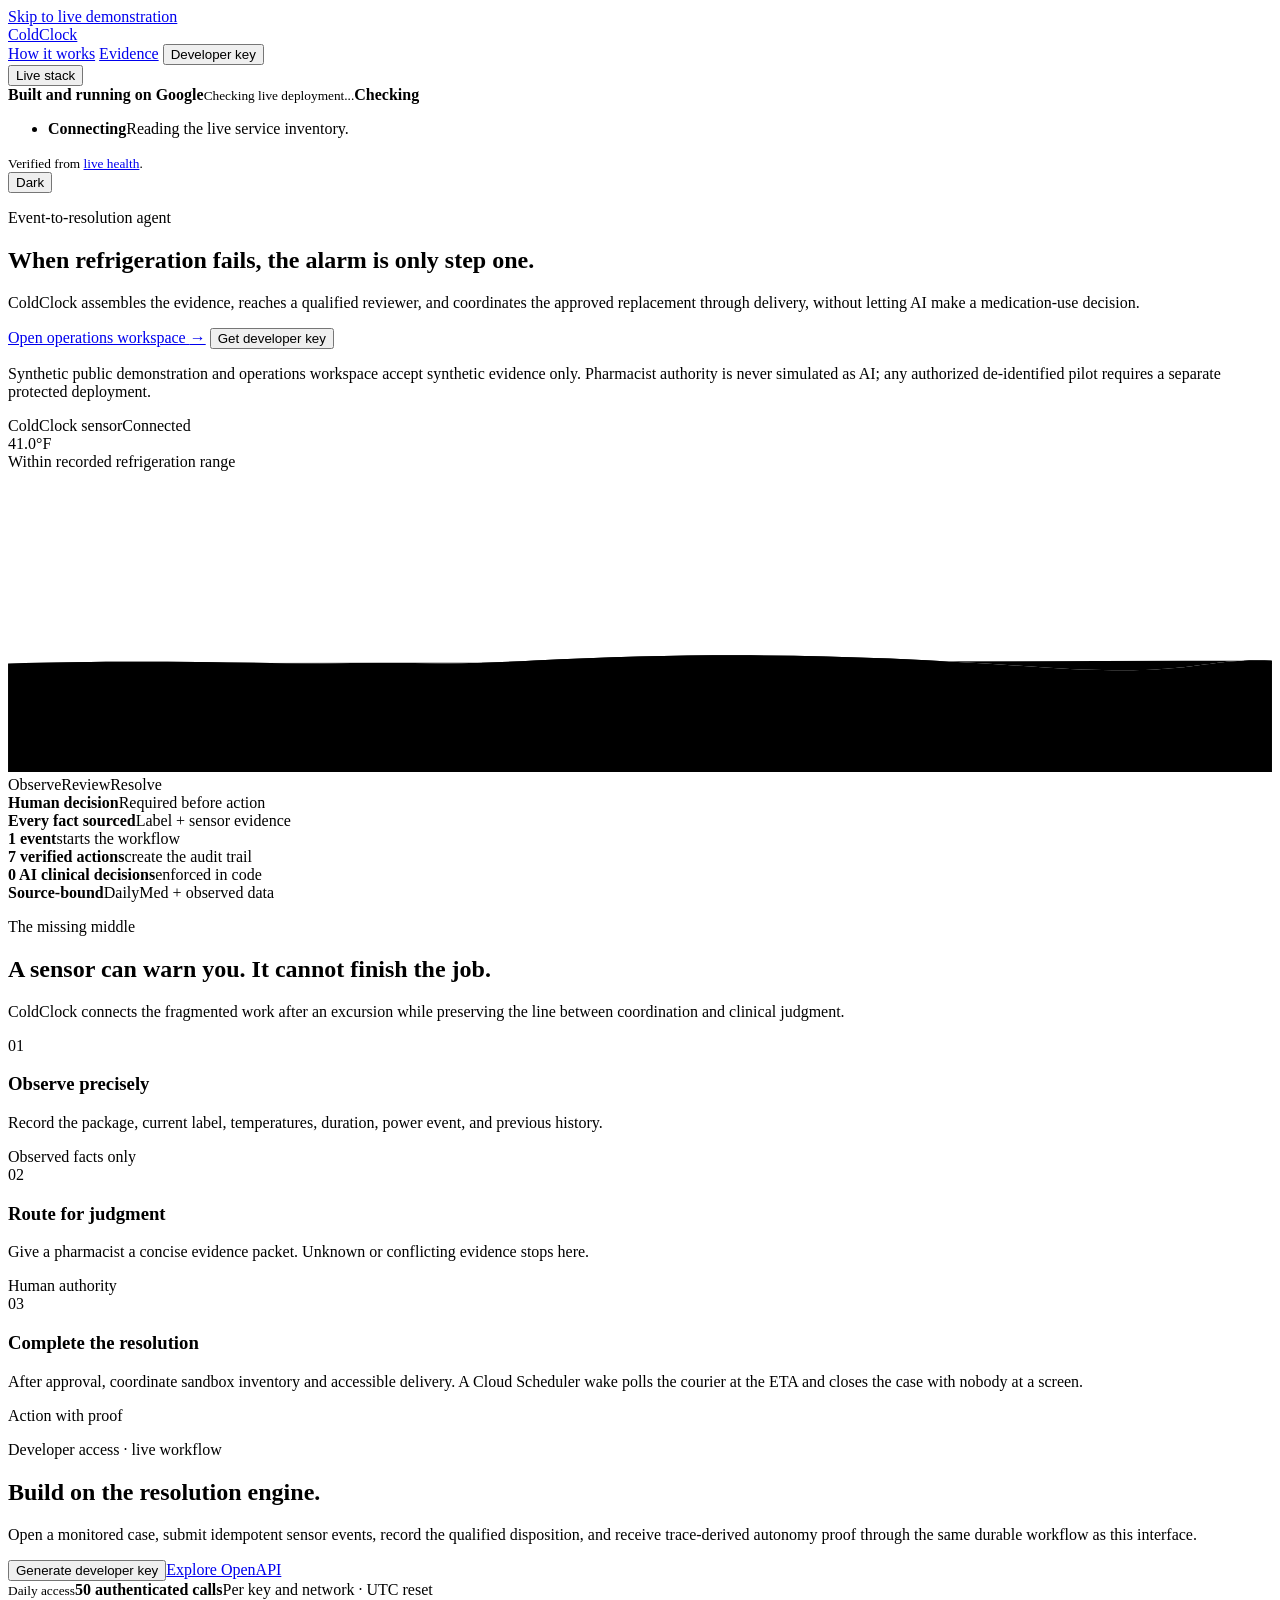
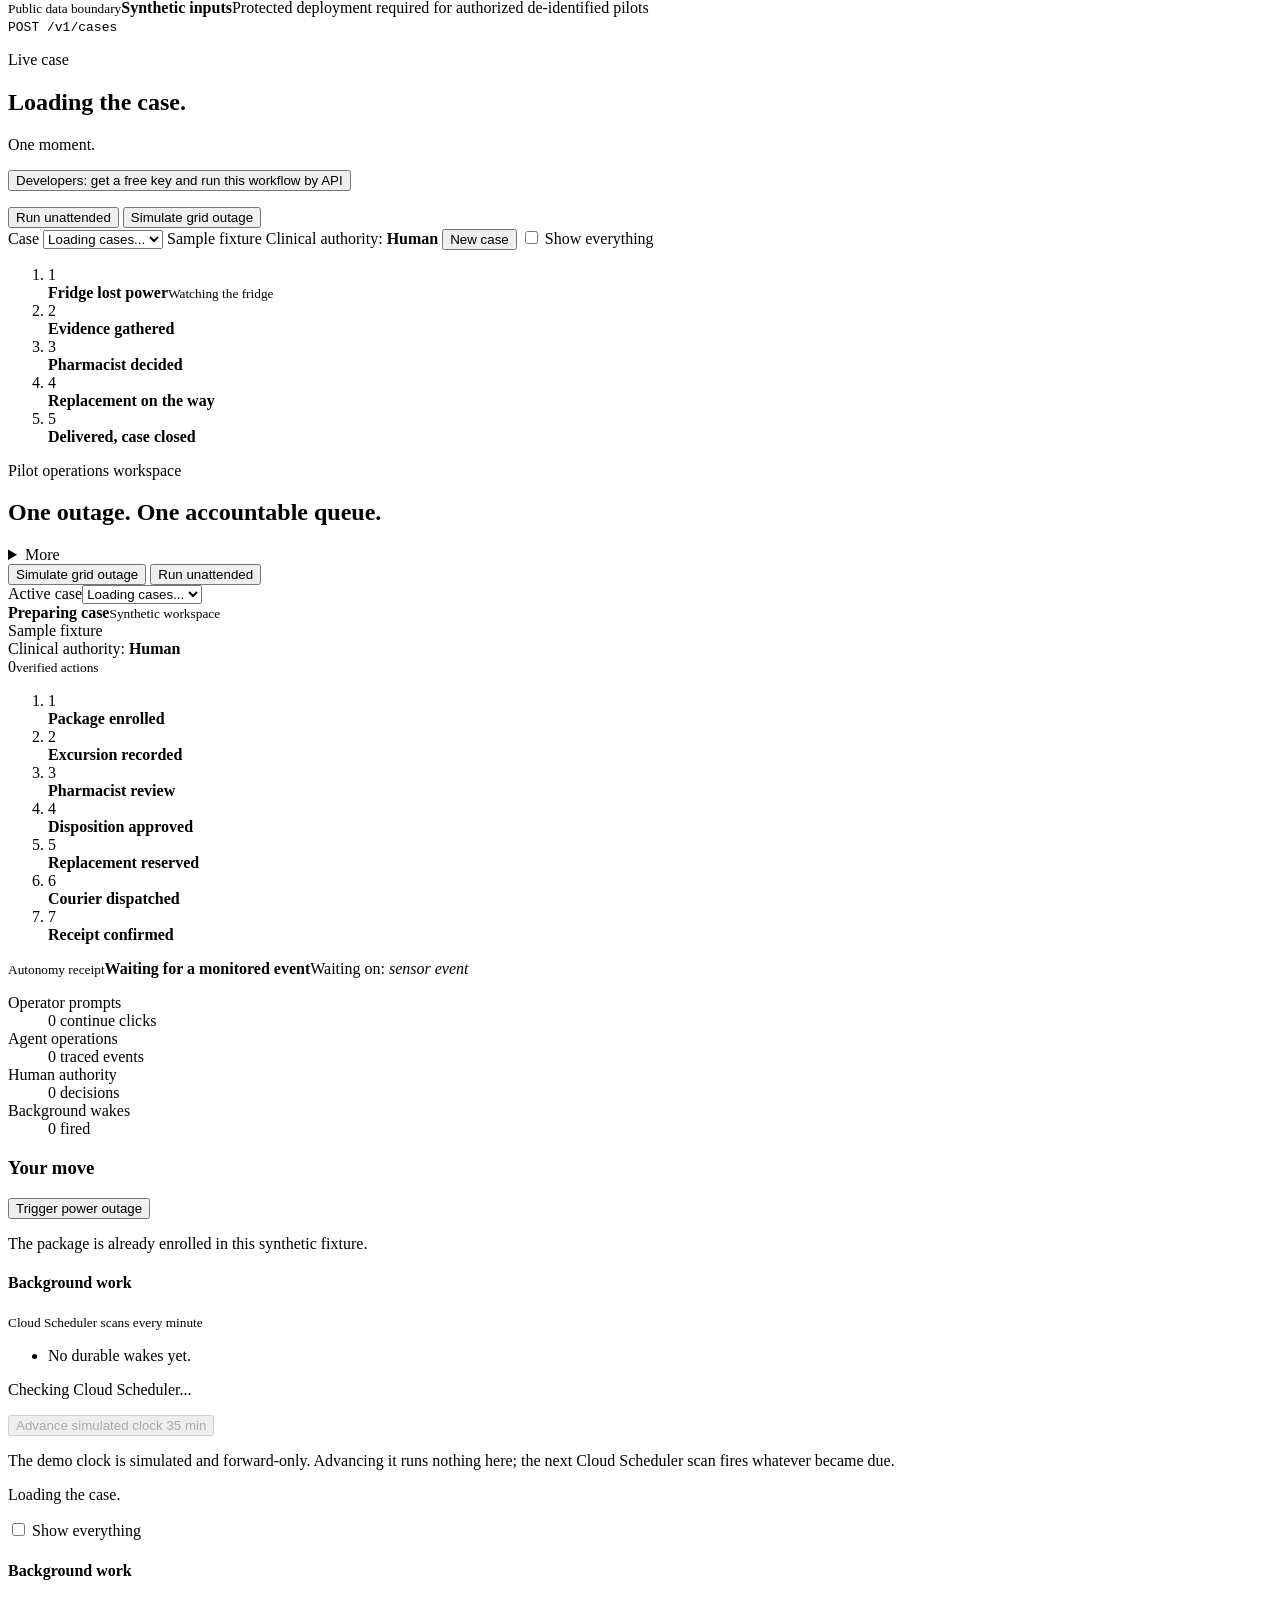
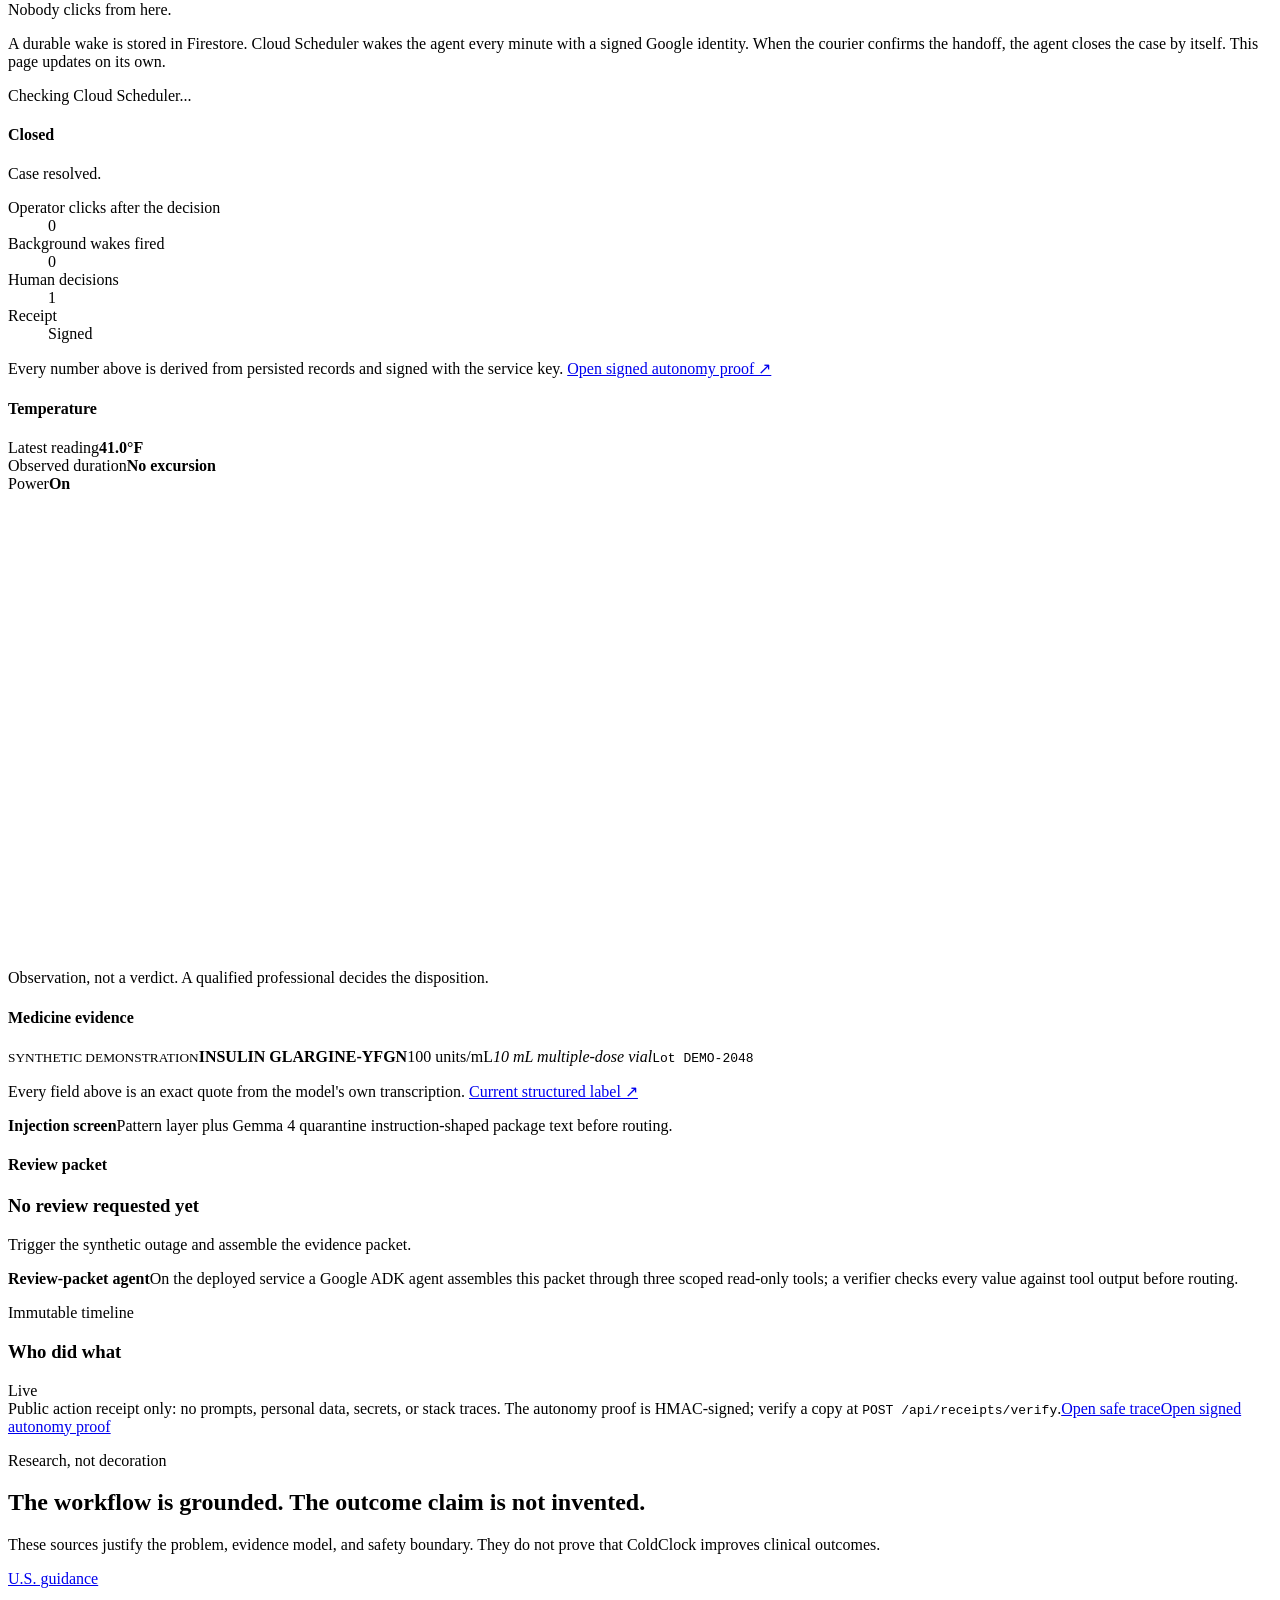
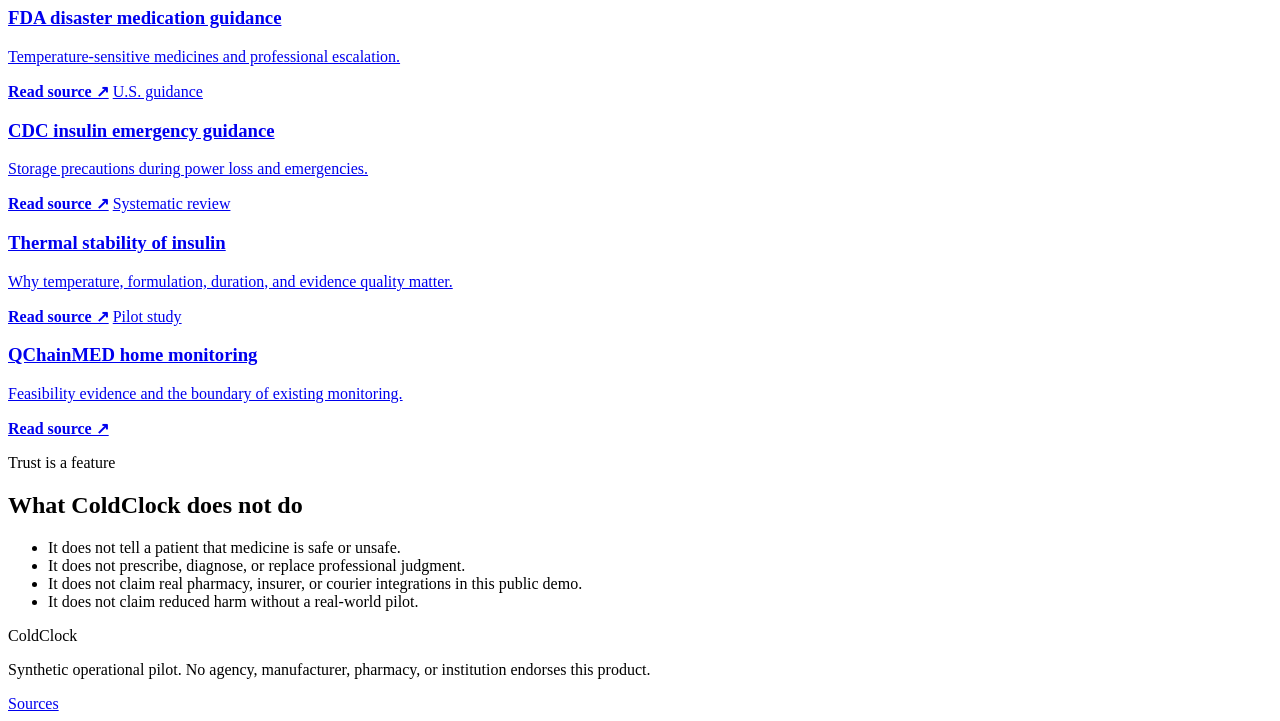
==== commit ae4ed15b: "Tracker: id-safe mirrors, an outage stage, developer link on the card - Mirrored board markup no lon" ====
--- a/app/web/index.html
+++ b/app/web/index.html
@@ -108,6 +108,7 @@
             <h2 id="track-title">Loading the case.</h2>
             <p id="track-sub">One moment.</p>
             <p class="track-counters" id="track-counters"></p>
+            <p class="track-dev"><button type="button" class="track-link" data-dev-open>Developers: get a free key and run this workflow by API</button></p>
           </div>
           <div class="track-cta">
             <button id="track-cta" class="button primary" type="button">Run unattended</button>
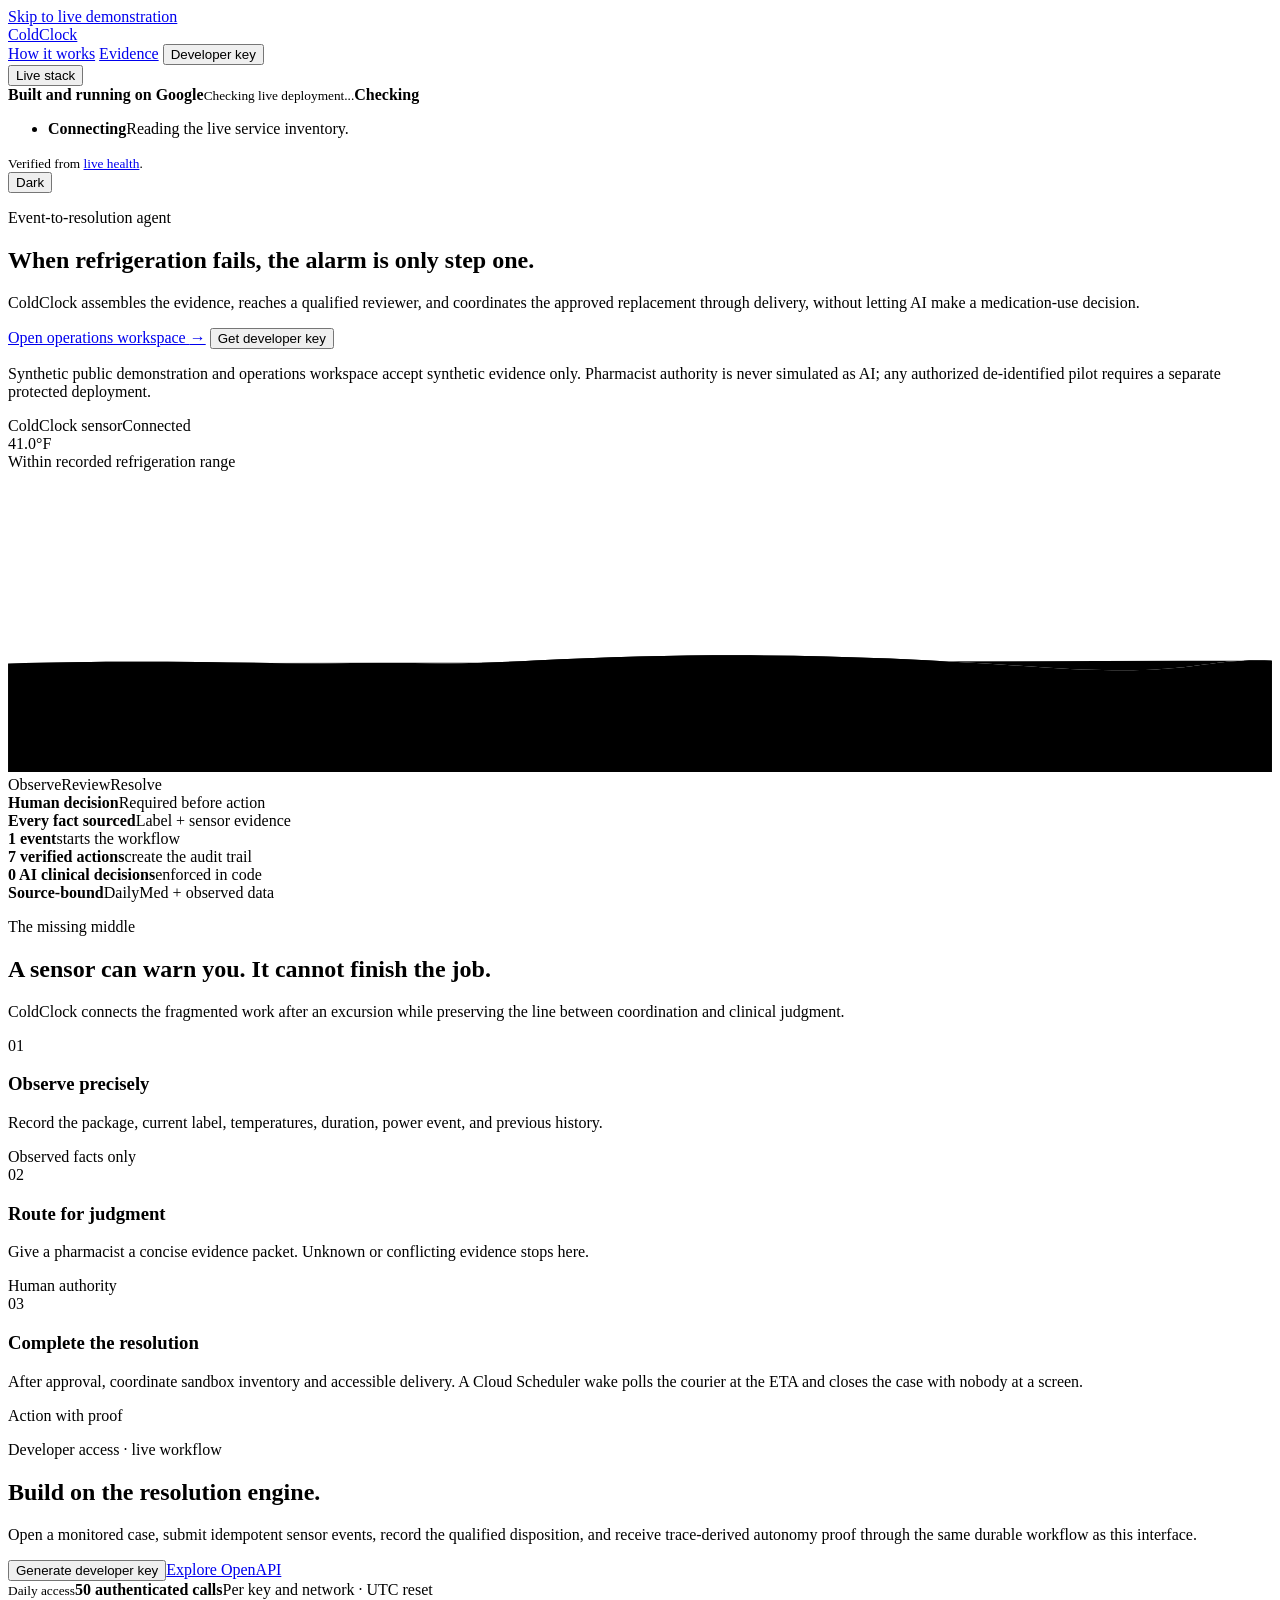
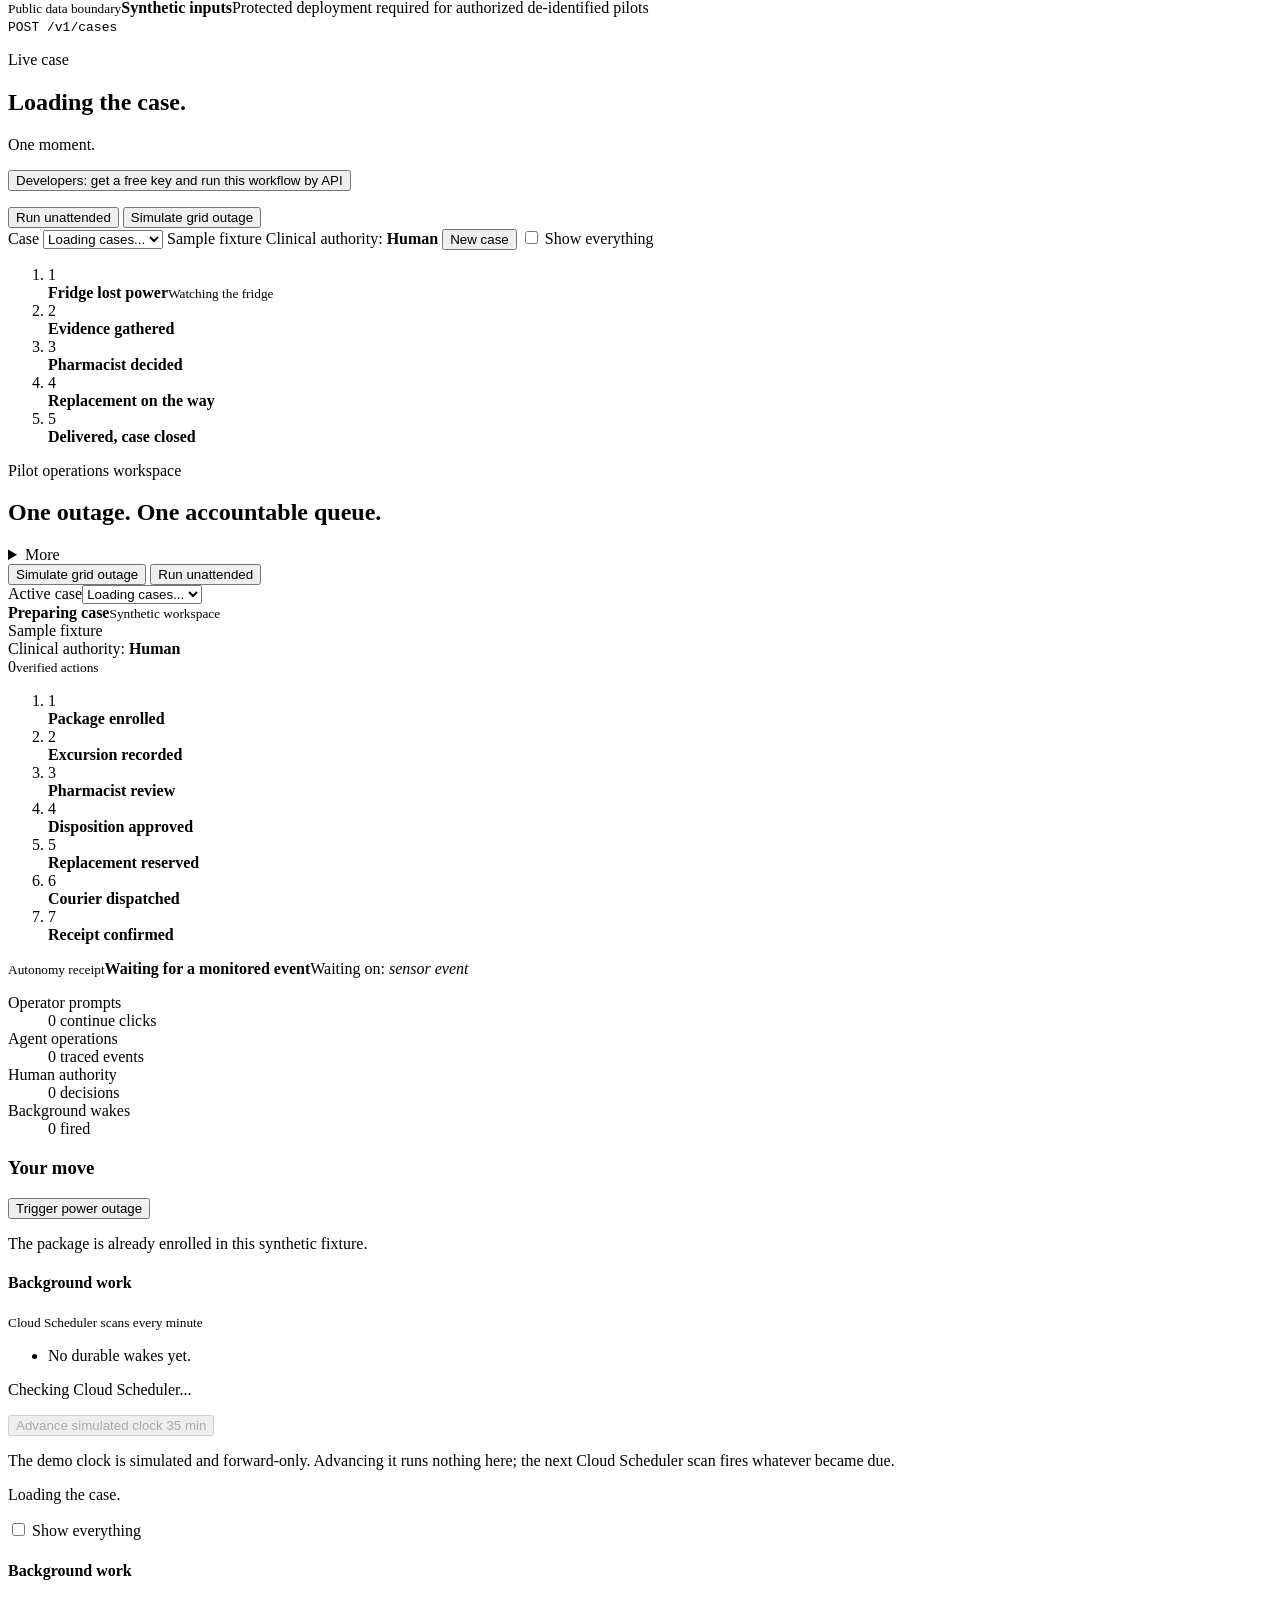
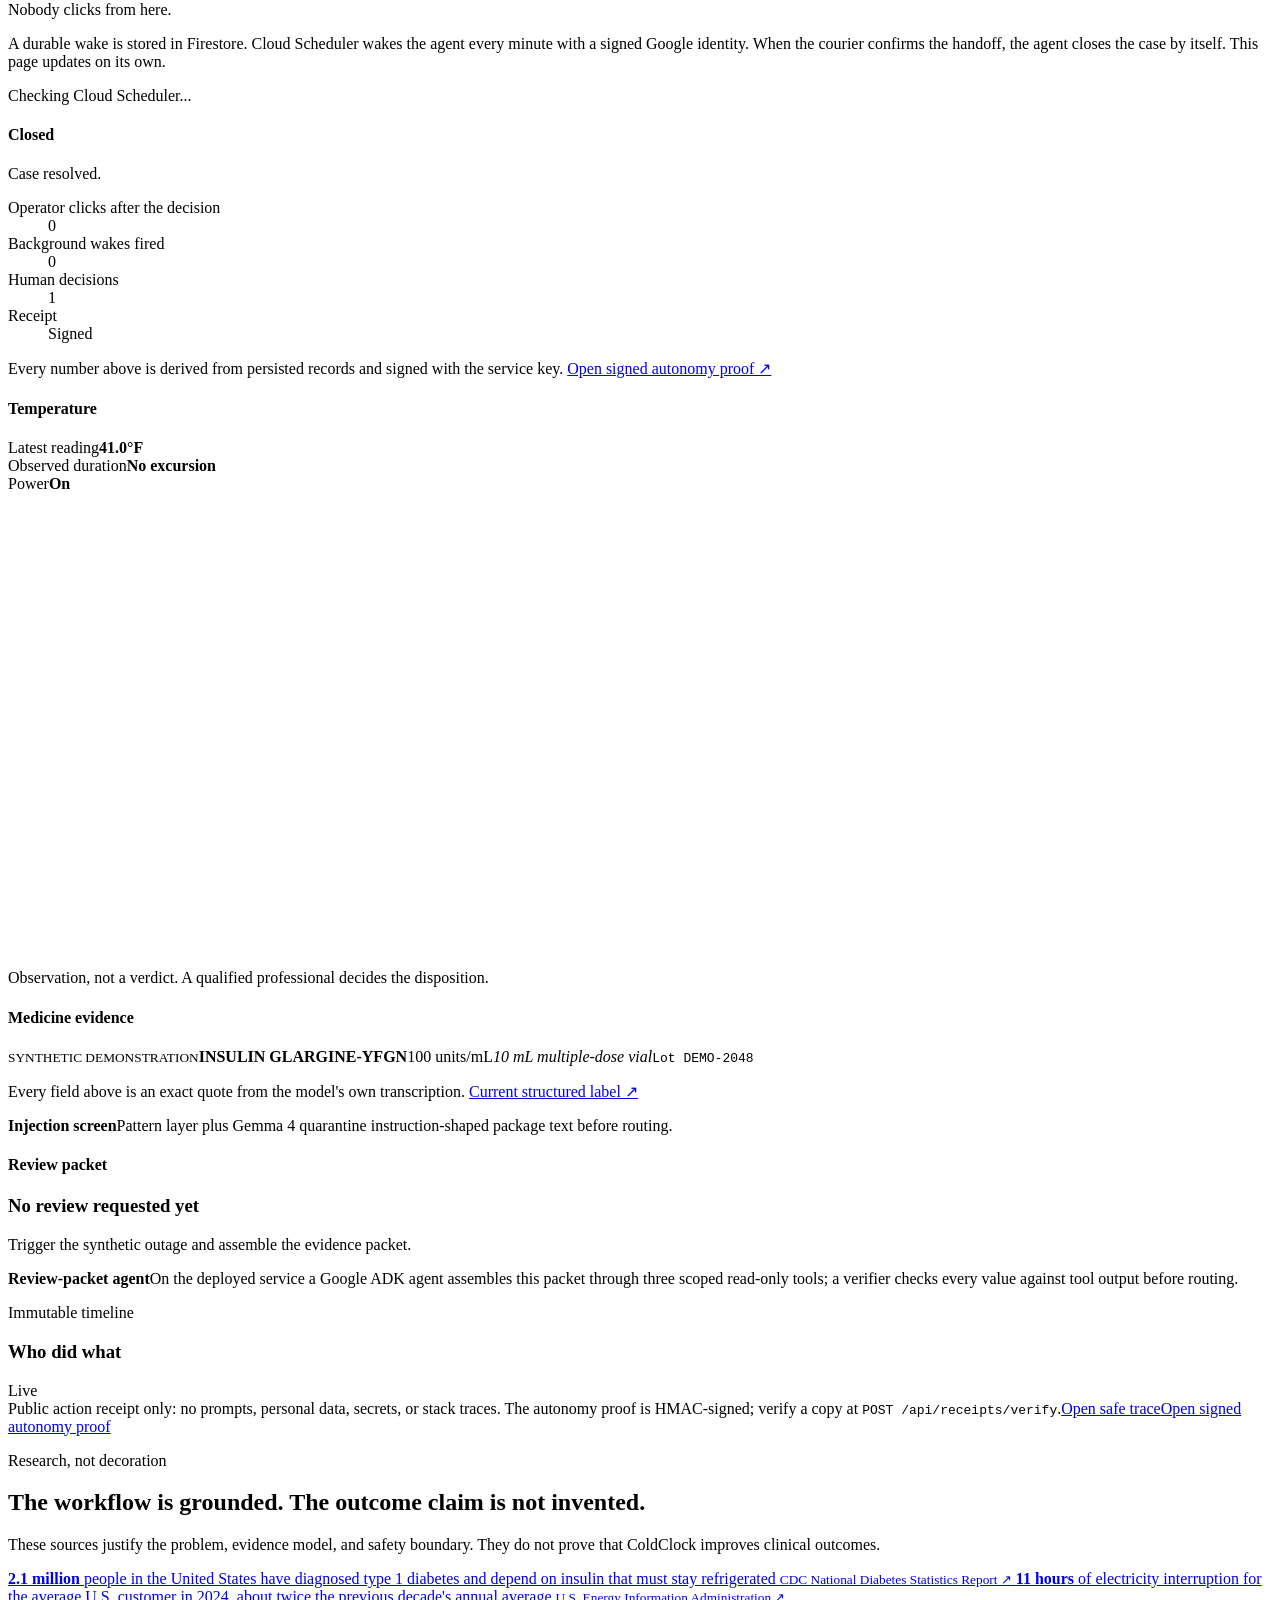
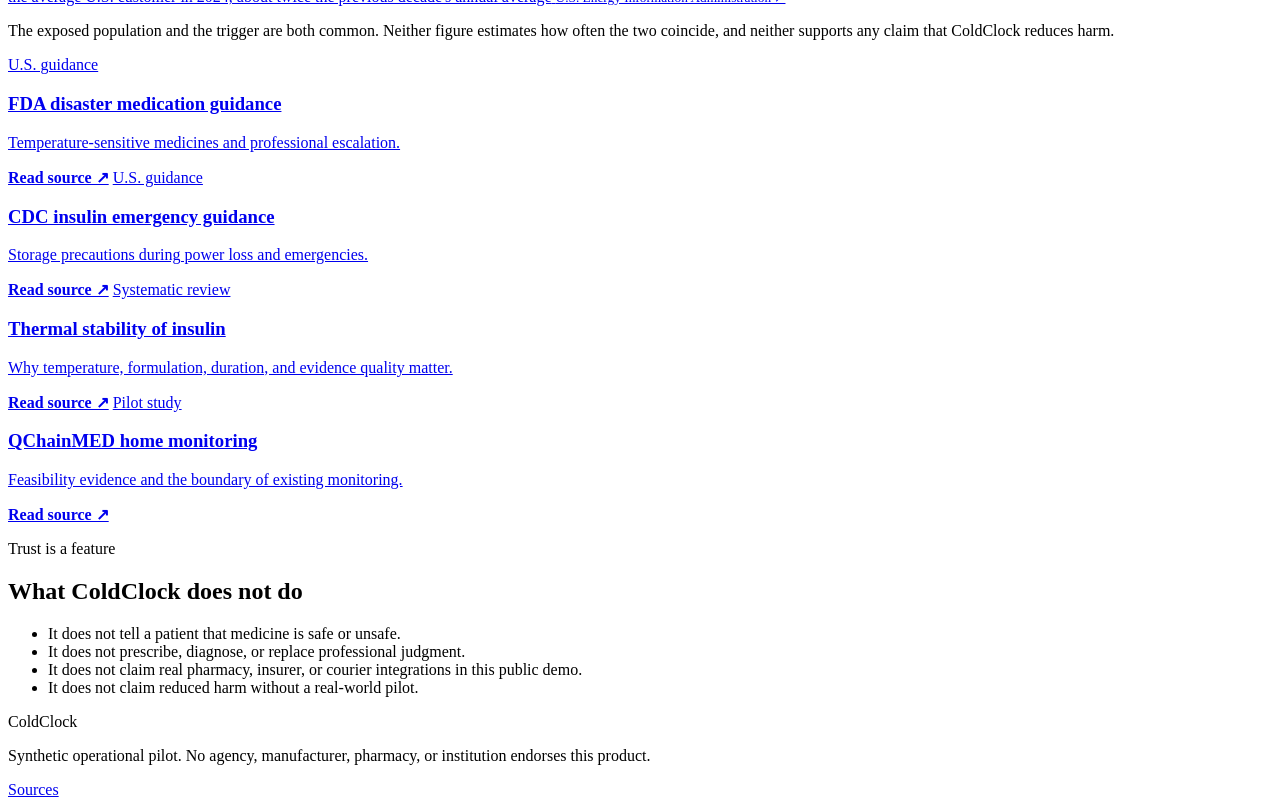
==== commit 20169316: "Landing page: show the scale figures with their sources and boundary The Evidence section now opens " ====
--- a/app/web/index.html
+++ b/app/web/index.html
@@ -303,6 +303,20 @@
 
     <section class="section shell evidence-section" id="evidence" aria-labelledby="evidence-title">
       <div class="section-heading"><p class="eyebrow">Research, not decoration</p><h2 id="evidence-title">The workflow is grounded. The outcome claim is not invented.</h2><p>These sources justify the problem, evidence model, and safety boundary. They do not prove that ColdClock improves clinical outcomes.</p></div>
+      <div class="scale-strip">
+        <a class="scale-figure" href="https://www.cdc.gov/diabetes/php/data-research/index.html" target="_blank" rel="noreferrer">
+          <b>2.1 million</b>
+          <span>people in the United States have diagnosed type 1 diabetes and depend on insulin that must stay refrigerated</span>
+          <small>CDC National Diabetes Statistics Report &#8599;</small>
+        </a>
+        <a class="scale-figure" href="https://www.eia.gov/todayinenergy/detail.php?id=66744" target="_blank" rel="noreferrer">
+          <b>11 hours</b>
+          <span>of electricity interruption for the average U.S. customer in 2024, about twice the previous decade's annual average</span>
+          <small>U.S. Energy Information Administration &#8599;</small>
+        </a>
+        <p class="scale-boundary">The exposed population and the trigger are both common. Neither figure estimates how often the two coincide, and neither supports any claim that ColdClock reduces harm.</p>
+      </div>
+
       <div class="source-grid">
         <a href="https://www.fda.gov/drugs/emergency-preparedness-drugs/safe-drug-use-after-natural-disaster" target="_blank" rel="noreferrer"><span>U.S. guidance</span><h3>FDA disaster medication guidance</h3><p>Temperature-sensitive medicines and professional escalation.</p><b>Read source ↗</b></a>
         <a href="https://www.cdc.gov/diabetes/articles/managing-insulin-in-emergency.html" target="_blank" rel="noreferrer"><span>U.S. guidance</span><h3>CDC insulin emergency guidance</h3><p>Storage precautions during power loss and emergencies.</p><b>Read source ↗</b></a>
